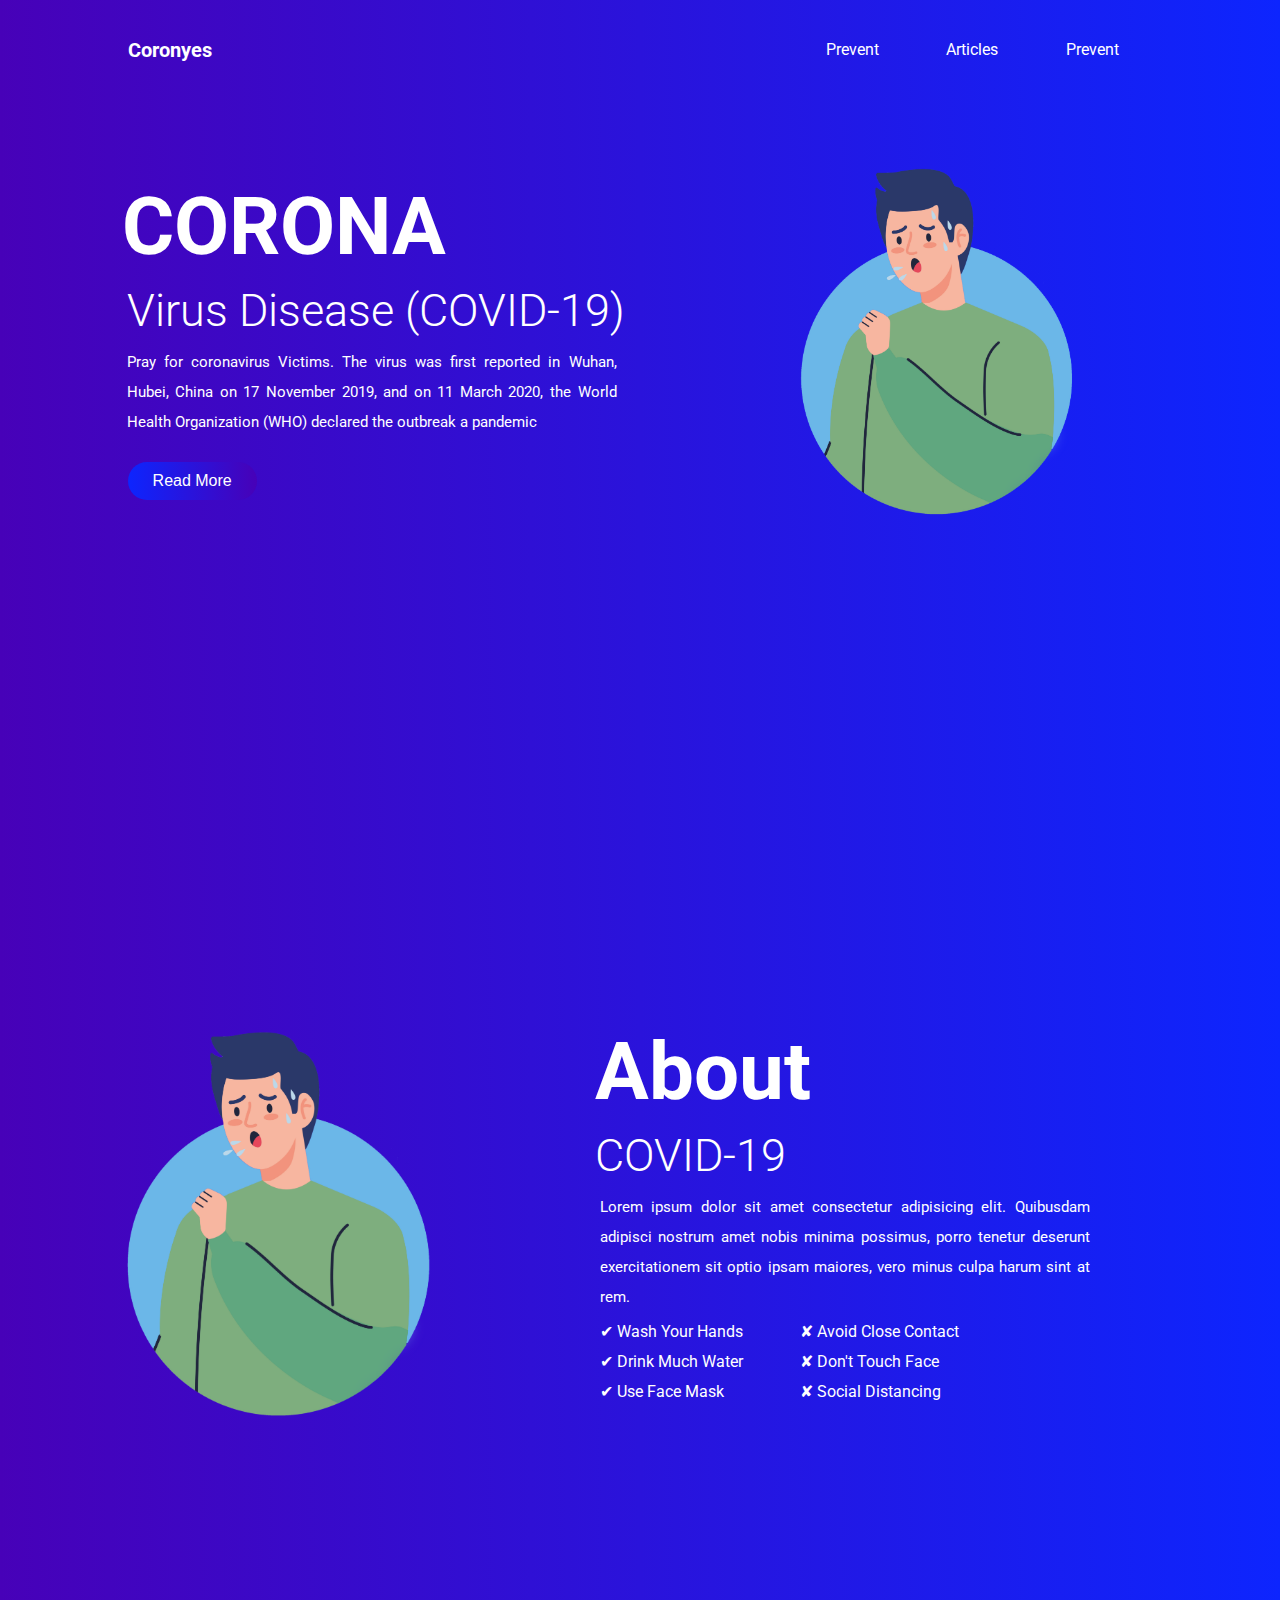
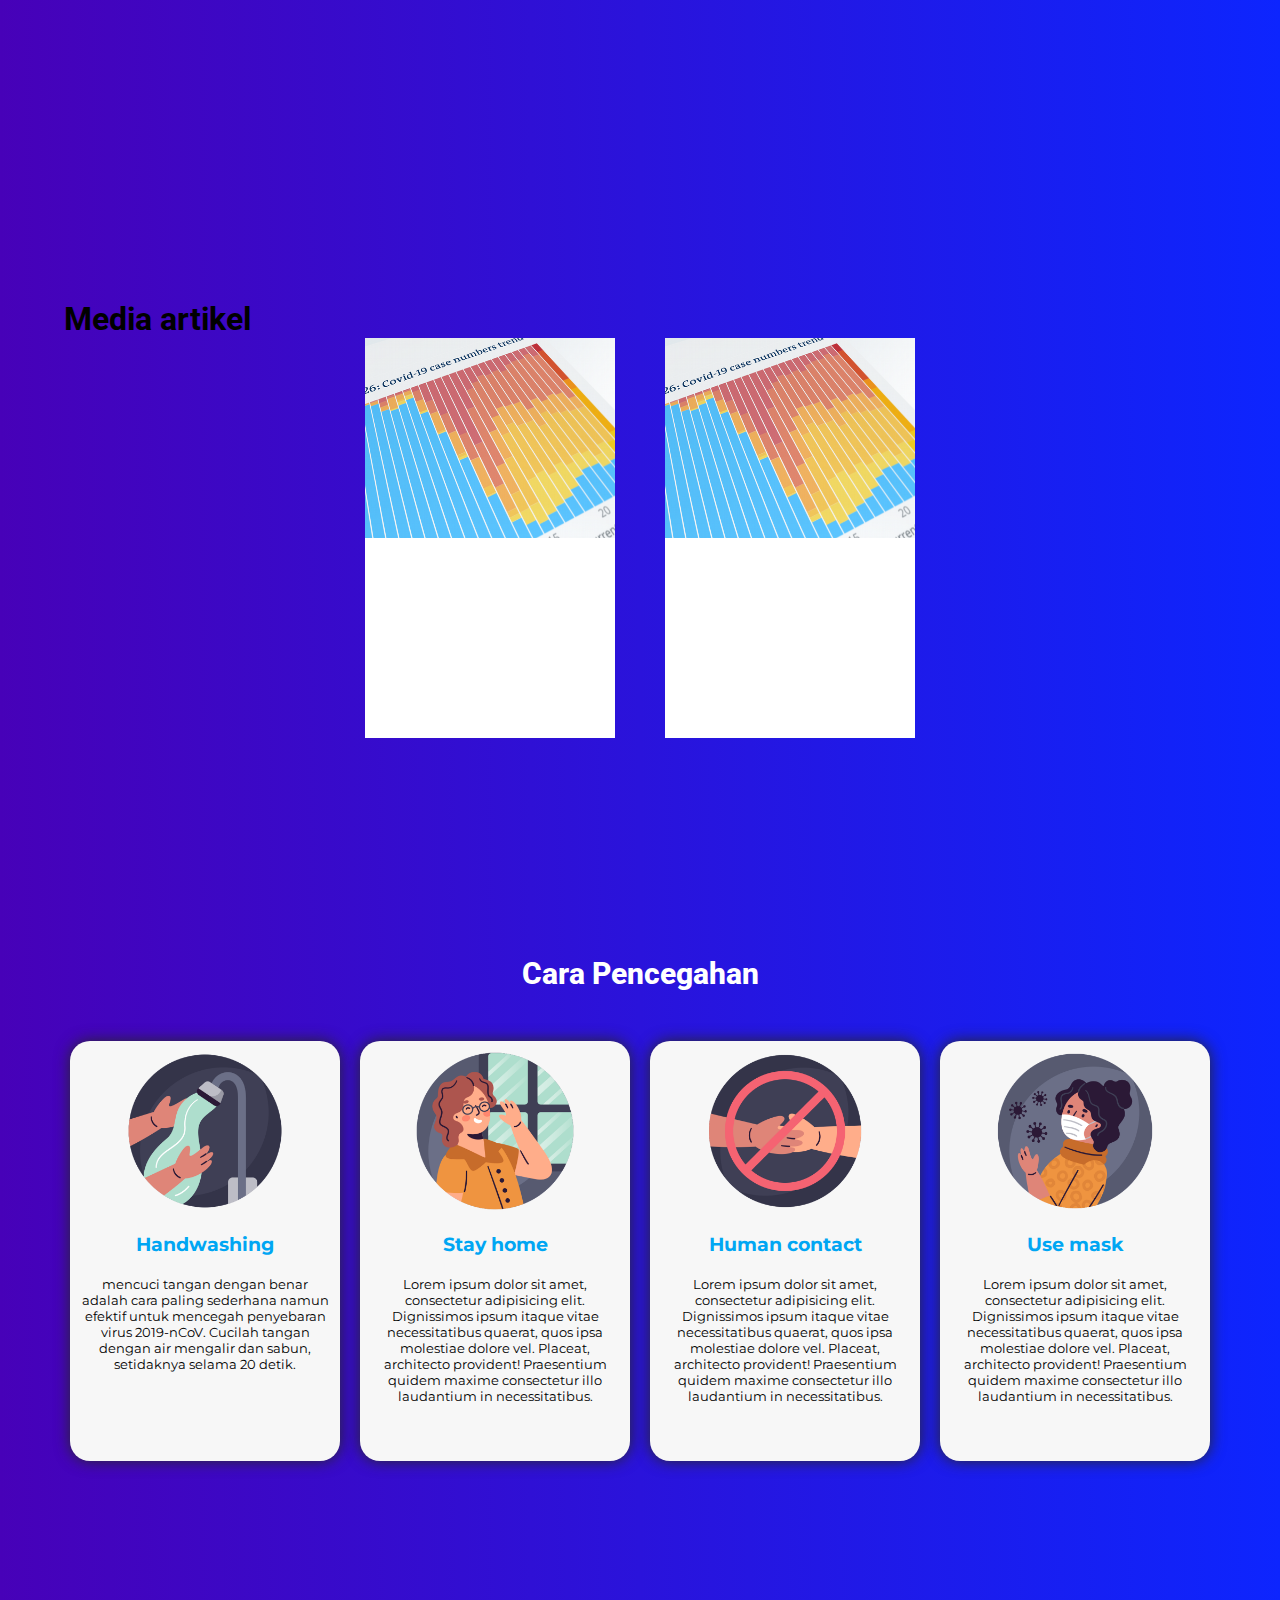
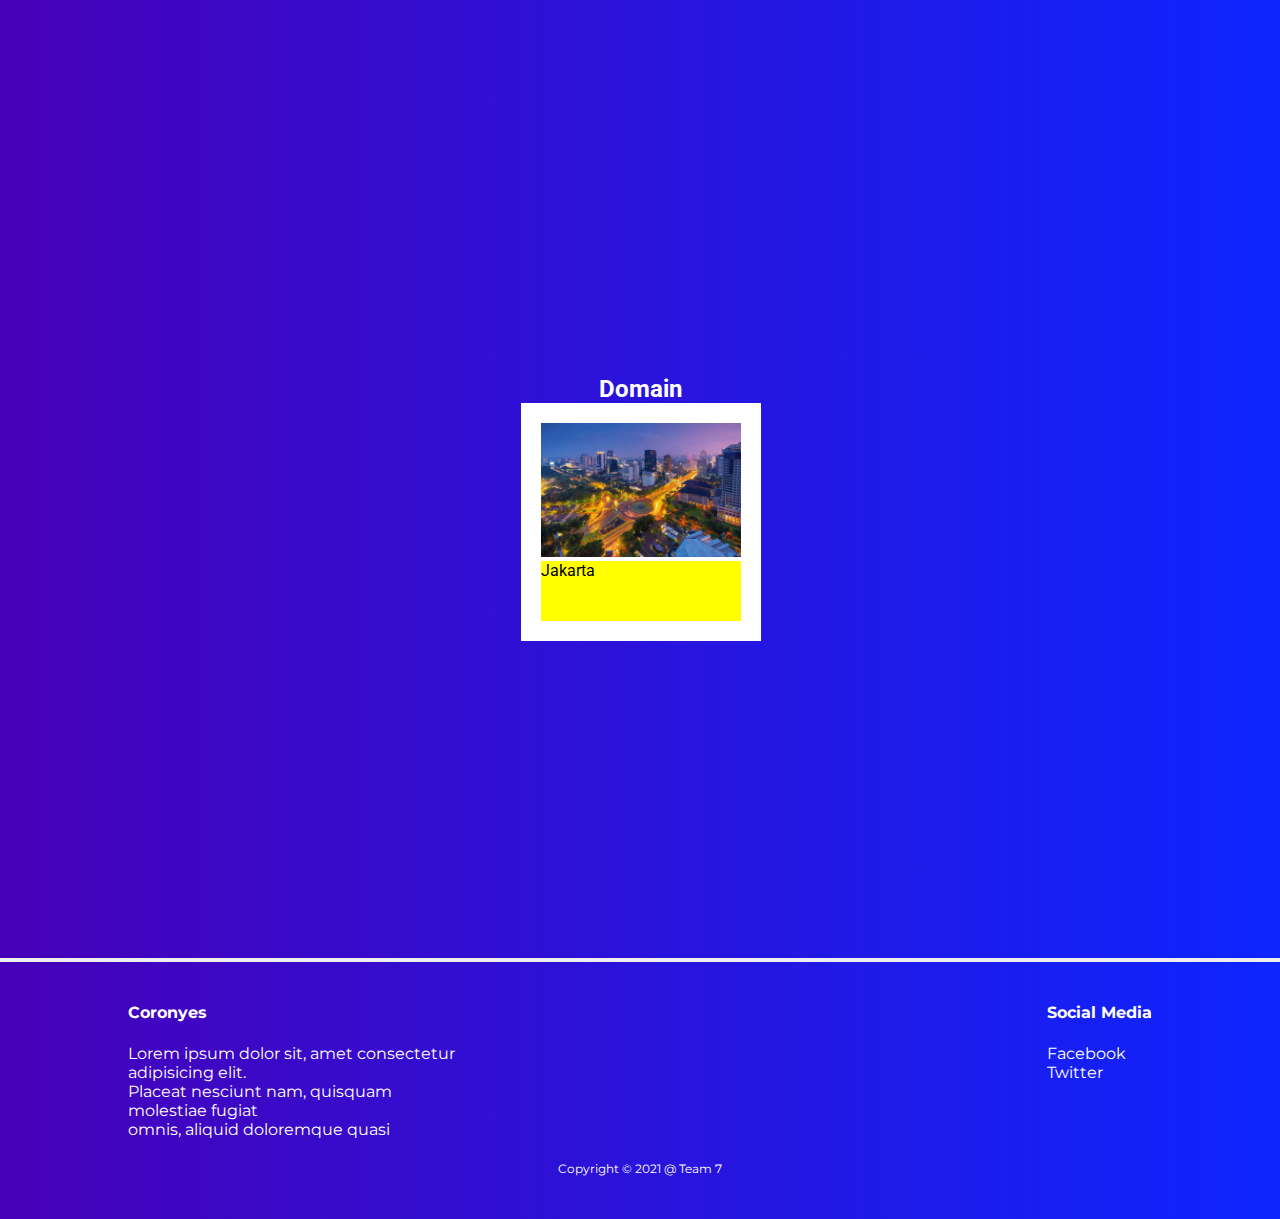
==== index.html @ 69619ba6 "sudah" ====
<!DOCTYPE html>
<html lang="en">

<head>
  <meta charset="UTF-8" />
  <meta http-equiv="X-UA-Compatible" content="IE=edge" />
  <meta name="viewport" content="width=device-width, initial-scale=1.0" />
  <title>Dashboard</title>
  <link rel="stylesheet" href="style.css" />
  <!-- font -->
  <link rel="preconnect" href="https://fonts.gstatic.com" />
  <link href="https://fonts.googleapis.com/css2?family=Montserrat:wght@300&family=Roboto:wght@100;400&display=swap"
    rel="stylesheet" />
  <link rel="preconnect" href="https://fonts.gstatic.com" />
  <link
    href="https://fonts.googleapis.com/css2?family=Montserrat:wght@300&family=Roboto:wght@100;400&family=Rubik&display=swap"
    rel="stylesheet" />
  <link rel="preconnect" href="https://fonts.gstatic.com" />
  <link
    href="https://fonts.googleapis.com/css2?family=Bebas+Neue&family=Montserrat:wght@300&family=Roboto:wght@100;400&family=Rubik&display=swap"
    rel="stylesheet" />
  <!--  -->
</head>

<body>
  <header>
    <div>
      <h2>Coronyes</h2>
    </div>
    <div>
      <ul class="menu">
        <li>
          <a href="#prevent">Prevent </a>
        </li>
        <li>
          <a href="#artikel-list">Articles </a>
        </li>
        <li>
          <a href="#prevent">Prevent </a>
        </li>
      </ul>
    </div>
  </header>

  <div class="hero">
    <div class="content">
      <div>
        <h1>CORONA</h1>
        <h2>Virus Disease (COVID-19)</h2>
        <p>
          Pray for coronavirus Victims. The virus was first reported in Wuhan,
          Hubei, China on 17 November 2019, and on 11 March 2020, the World
          Health Organization (WHO) declared the outbreak a pandemic
        </p>
        <button class="button">Read More</button>
      </div>
      <img src="covid.png" alt="covid" class="img-covid" />
    </div>
  </div>

  <div class="about">
    <div class="about-us">
      <img src="covid.png" alt="covid" class="img-covid">
      <div class="about-content">
        <h1>About</h1>
        <h2>COVID-19</h2>
        <p>Lorem ipsum dolor sit amet consectetur adipisicing elit. Quibusdam adipisci nostrum amet nobis minima
          possimus, porro tenetur deserunt exercitationem sit optio ipsam maiores, vero minus culpa harum sint at rem.
        </p>

        <div class="list-about">
          <ul class="list1">
            <li>✔ Wash Your Hands</li>
            <li>✔ Drink Much Water</li>
            <li>✔ Use Face Mask</li>
          </ul>

          <ul class="list2">
            <li>✘ Avoid Close Contact</li>
            <li>✘ Don't Touch Face</li>
            <li>✘ Social Distancing</li>
          </ul>
        </div>
      </div>
    </div>
  </div>

  <section id="artikel-list">
    <h1>Media artikel</h1>
    <div class="inti">
      <div class="box1">
        <div class="img">
          <img src="./img/prevent1.png" alt="">
        </div>
      </div>
      <div class="box1">
        <div class="img">
          <img src="./img/prevent1.png" alt="">
        </div>
      </div>
    </div>


    </div>
    </div>
  </section>


  <section id="prevent">
    <h1 class="rubik">Cara Pencegahan</h1>
    <div class="box text-center">
      <div class="kotak">
        <div class="bg-box">
          <img src="./img/1.png" alt="" />
          <h3 class="roboto">Handwashing</h3>
          <p>
            mencuci tangan dengan benar adalah cara paling sederhana namun
            efektif untuk mencegah penyebaran virus 2019-nCoV. Cucilah tangan
            dengan air mengalir dan sabun, setidaknya selama 20 detik.
          </p>
        </div>
      </div>
      <div>
        <div class="bg-box">
          <img src="./img/2.png" alt="" />
          <h3 class="roboto">Stay home</h3>
          <p>
            Lorem ipsum dolor sit amet, consectetur adipisicing elit.
            Dignissimos ipsum itaque vitae necessitatibus quaerat, quos ipsa
            molestiae dolore vel. Placeat, architecto provident! Praesentium
            quidem maxime consectetur illo laudantium in necessitatibus.
          </p>
        </div>
      </div>
      <div>
        <div class="bg-box">
          <img src="./img/3.png" alt="" />
          <h3 class="roboto">Human contact</h3>
          <p>
            Lorem ipsum dolor sit amet, consectetur adipisicing elit.
            Dignissimos ipsum itaque vitae necessitatibus quaerat, quos ipsa
            molestiae dolore vel. Placeat, architecto provident! Praesentium
            quidem maxime consectetur illo laudantium in necessitatibus.
          </p>
        </div>
      </div>
      <div>
        <div class="bg-box">
          <img src="./img/4.png" alt="" />
          <h3 class="roboto">Use mask</h3>
          <p>
            Lorem ipsum dolor sit amet, consectetur adipisicing elit.
            Dignissimos ipsum itaque vitae necessitatibus quaerat, quos ipsa
            molestiae dolore vel. Placeat, architecto provident! Praesentium
            quidem maxime consectetur illo laudantium in necessitatibus.
          </p>
        </div>
      </div>
    </div>
  </section>

  <section id="domain">
    <h2>Domain</h2>
    <div class="list-domain">
      <div class="list-bg">
        <div>
          <img src="./img/jakarta.jpg" alt="" width="200" />
        </div>
        <div class="list-bg-details">
          <p>Jakarta</p>
        </div>
      </div>
    </div>
  </section>

  <!-- <section id="contact-us">
      <div>
        <h2>Contact Us</h2>
        <form>
          <div class="input-details">
            <input type="text" placeholder="Nama..." />
            <input type="text" placeholder="Email" />
          </div>
          <div>
            <textarea name="" id="" cols="30" rows="10"></textarea>
          </div>
        </form>
      </div>
    </section> -->

  <footer class="roboto">
    <div class="info">
      <div>
        <h4>Coronyes</h4>
        <p>
          Lorem ipsum dolor sit, amet consectetur <br />
          adipisicing elit. <br />
          Placeat nesciunt nam, quisquam <br />
          molestiae fugiat <br />
          omnis, aliquid doloremque quasi
        </p>
      </div>
      <div>
        <h4>Social Media</h4>
        <ul>
          <li>Facebook</li>
          <li>Twitter</li>
        </ul>
      </div>
    </div>
    <div class="footer">
      <p>Copyright &copy; 2021 @ Team 7</p>
    </div>
  </footer>
</body>

</html>
---- style.css ----
html {
  scroll-behavior: smooth;
}

body {
  padding: 0;
  margin: 0;
  font-family: -apple-system, BlinkMacSystemFont, "Segoe UI", Roboto, Oxygen,
    Ubuntu, Cantarell, "Open Sans", "Helvetica Neue", sans-serif;
  background-image: linear-gradient(to right, #4701b8, #0d25fe);
  background-repeat: no-repeat;
}

p,
h1,
h2,
ul,
li {
  padding: 0;
  margin: 0;
}

a {
  color: white;
  text-decoration: none;
}

/* font */
.roboto {
  font-family: "Montserrat", sans-serif;
}

.rubik {
  font-weight: 800;
  color: white;
  text-align: center;
}

/* header */
header {
  height: 100px;
  color: white;
  display: flex;
  justify-content: space-between;
  width: 80%;
  margin: auto;
  line-height: 100px;
}

header h2 {
  font-size: 20px;
}

header ul li {
  width: 120px;
  text-align: center;
}

header ul.menu {
  display: flex;
  flex-direction: row;
  cursor: pointer;
}

header ul li:hover {
  color: #00e200;
  transition: 0.5s ease-in-out;
}

/* hero */
.hero {
  width: 90%;
  margin: auto;
  height: 100vh;
}

.hero .content {
  padding: 40px 20px;
  display: flex;
  flex-direction: row;
  align-items: center;
  justify-content: space-between;
  color: white;
  width: 90%;
  margin: auto;
}

.hero .content h1 {
  font-size: 80px;
  padding: 5px 0;
}

#prevent {
  height: 100vh;
}

#prevent .box img {
  width: 80px;
  height: 80px;
}

.hero .content h2 {
  font-size: 45px;
  font-weight: 300;
  padding: 5px;
}

.hero .content p {
  width: 490px;
  line-height: 30px;
  text-align: justify;
  font-size: 15px;
  padding: 5px;
}

.img-covid {
  width: 40%;
  left: 100%;
}

.button {
  border: none;
  color: white;
  padding: 10px 25px;
  text-align: center;
  text-decoration: none;
  display: inline-block;
  font-size: 16px;
  margin: 20px 6px;
  cursor: pointer;
  border-radius: 20px;
  background-image: linear-gradient(to left, #4701b8, #0d25fe);
}

.button:hover {
  color: white;
  background-image: linear-gradient(to right, #4701b8, #0d25fe);
  box-shadow: 1px 1px 20px #260064;
  transition: 0.2s ease-in-out;
}

ul {
  list-style: none;
}

.about {
  color: white;
  width: 90%;
  margin: auto;
  height: 100vh;
}

.about .about-us {
  display: flex;
  flex-direction: row;
}

.about .about-content {
  display: flex;
  flex-direction: column;
  padding: 20px;
  margin-left: 50px;
}

.about .about-content h1 {
  font-size: 80px;
  padding: 5px 0;
}

.about .about-content h2 {
  font-size: 45px;
  font-weight: 300;
  padding: 5px 0;
}

.about .about-content p {
  width: 490px;
  line-height: 30px;
  text-align: justify;
  font-size: 15px;
  padding: 5px;
}

.list-about ul li{
  width: 200px;
}

.list-about {
  margin-left: 5px;
  display: flex;
  flex-direction: row;
  font-weight: 400;
  line-height: 30px;
}
/* domain */

#domain {
  width: 80%;
  margin: auto;
  height: 100vh;
  display: flex;
  align-items: center;
  justify-content: center;
  color: white;
  flex-direction: column;
}

#domain .list-domain {
  flex-direction: row;
  display: flex;
}

#domain .list-domain .list-bg {
  background-color: white;
  padding: 20px;
  margin-left: 2px;
  color: black;
}

#domain .list-domain .list-bg .list-bg-details {
  position: relative;
  background-color: yellow;
  left: 0;
  top: 0;
  height: 60px;
}

/* artikel-list */
#artikel-list{
  width: 90%;
  margin: auto;
}
#artikel-list .box1 .img img{
  width:250px ;
  height: 200px;
  
}
#artikel-list .box1{
  width:250px ;
  height: 400px;
  background-color: #ffffff;
  margin: 0 25px;
}

#artikel-list .inti{
  display: flex;
  justify-content: center;
  flex-wrap: wrap;
}



/* prevent */
#prevent {
  margin-top: 20px;
  display: flex;
  justify-content: center;
  flex-direction: column;
}

#prevent .box img {
  width: 80px;
  height: 80px;
}


#prevent .box {
  display: flex;
  justify-content: center;
  justify-items: center;
}

#prevent .box .bg-box {
  background-color: rgb(247, 247, 247);
  margin: 0 10px;
  padding: 10px;
  border-radius: 20px;
}

#prevent h1{
  color: #ffffff;
  font-size: 30px;
}

#prevent .box .bg-box h3 {
  color: rgb(0, 166, 243);
}

#prevent .box .bg-box img {
  width: 160px;
  height: 160px;
}

#prevent .box .bg-box p {
  margin-top: 20px;
  font-family: "Montserrat", sans-serif;
  font-size: 13px;
}

#prevent .box .bg-box {
  margin-top: 50px;
  height: 400px;
  width: 250px;
  box-shadow: 0px 0px 15px rgb(41, 40, 40);
  transition-duration: 0.4s;
}

#prevent .box .bg-box:hover {
  margin-top: 40px;
  background-color: #ffffff;
  border-bottom: 5px solid red;
}

#prevent .box .bg-box p {
  margin-top: 20px;
}

.text-center {
  text-align: center;
}

/* contact-us */
#contact-us {
  width: 80%;
  display: flex;
  justify-content: center;
  margin: auto;
  /* flex-direction: column; */
}

#contact-us form {
  width: 600px;
  display: flex;
  flex-direction: column;
}

#contact-us form input {
  width: 80%;
  height: 40px;
  border-radius: 40px;
  border: 0px;
  outline: none;
  margin-right: 10px;
}

#contact-us form textarea {
  margin-top: 10px;
  border-radius: 40px;
  outline: none;
  width: 100%;
}

#contact-us form .input-details {
  display: flex;
  width: 100%;
  justify-content: space-between;
}

/* Footer */
footer {
  margin: auto;
  border-top: 4px solid #eee;
  color: white;
  padding: 20px 0;
  box-sizing: border-box;
}

footer .subscribe {
  width: 80%;
  display: flex;
  margin: auto;
  align-items: center;
  height: 120px;
  justify-content: space-between;
  padding-top: 10px;
  box-sizing: border-box;
}

footer .info {
  display: flex;
  width: 80%;
  margin: auto;
  justify-content: space-between;
}

footer .footer {
  height: 60px;
  line-height: 60px;
  font-size: 12px;
  text-align: center;
}
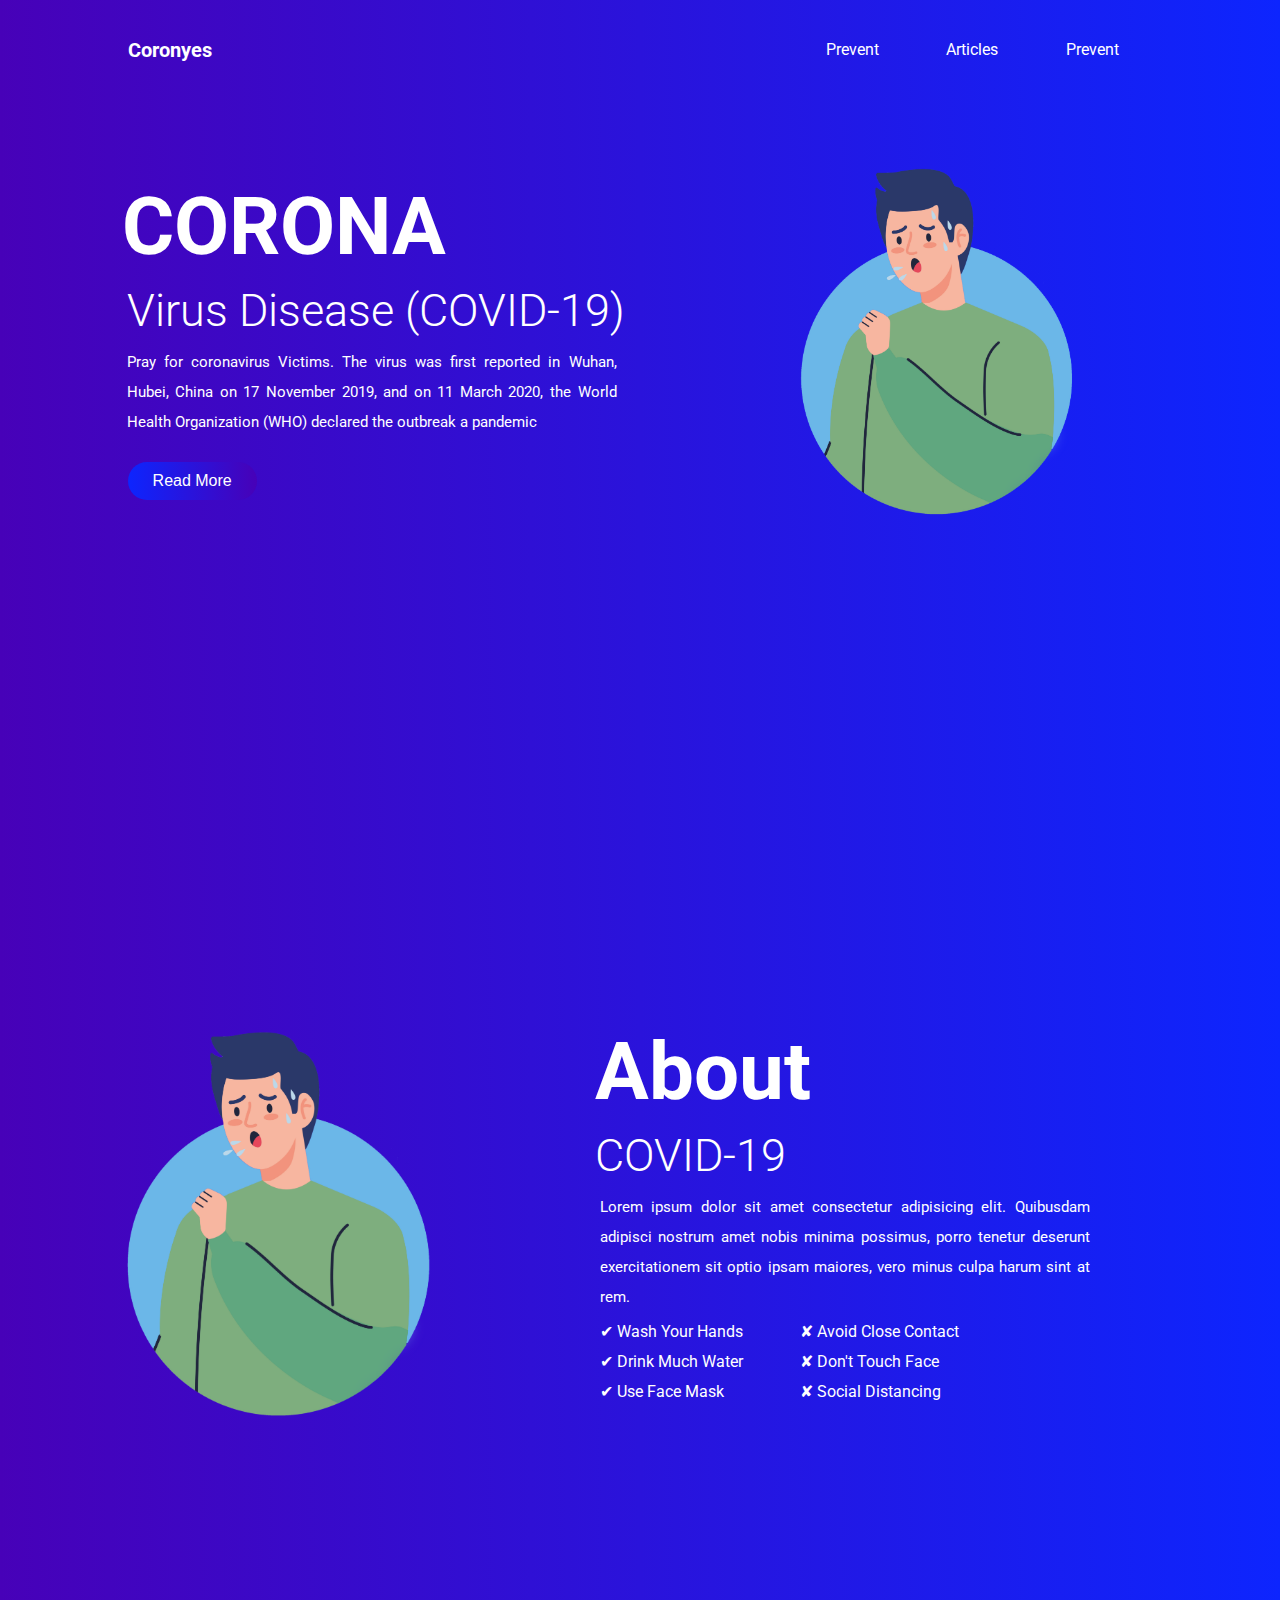
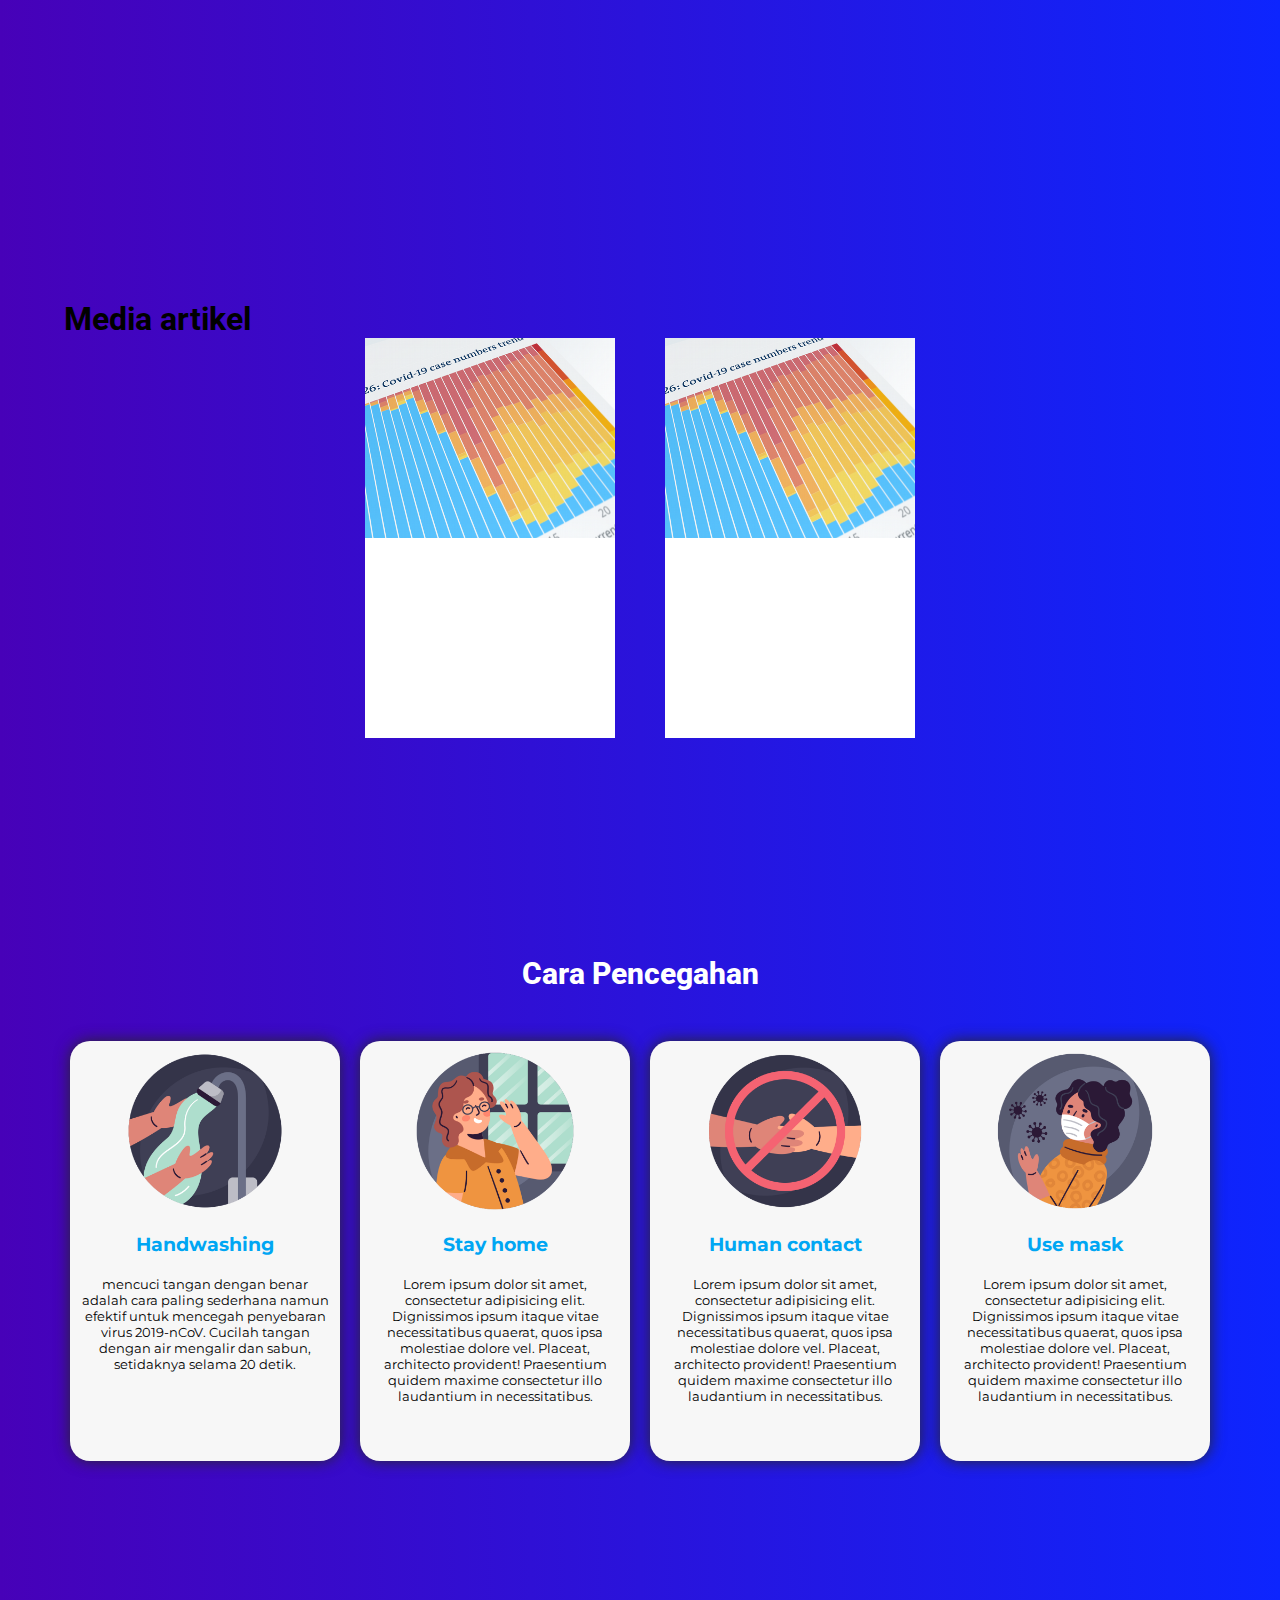
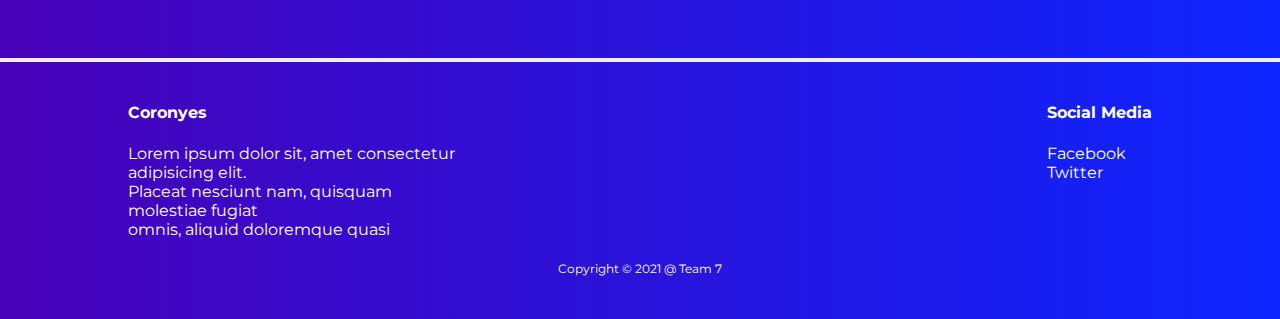
==== commit f977a289: "article: 70%" ====
--- a/index.html
+++ b/index.html
@@ -159,20 +159,6 @@
     </div>
   </section>
 
-  <section id="domain">
-    <h2>Domain</h2>
-    <div class="list-domain">
-      <div class="list-bg">
-        <div>
-          <img src="./img/jakarta.jpg" alt="" width="200" />
-        </div>
-        <div class="list-bg-details">
-          <p>Jakarta</p>
-        </div>
-      </div>
-    </div>
-  </section>
-
   <!-- <section id="contact-us">
       <div>
         <h2>Contact Us</h2>
--- a/style.css
+++ b/style.css
@@ -192,38 +192,6 @@
   font-weight: 400;
   line-height: 30px;
 }
-/* domain */
-
-#domain {
-  width: 80%;
-  margin: auto;
-  height: 100vh;
-  display: flex;
-  align-items: center;
-  justify-content: center;
-  color: white;
-  flex-direction: column;
-}
-
-#domain .list-domain {
-  flex-direction: row;
-  display: flex;
-}
-
-#domain .list-domain .list-bg {
-  background-color: white;
-  padding: 20px;
-  margin-left: 2px;
-  color: black;
-}
-
-#domain .list-domain .list-bg .list-bg-details {
-  position: relative;
-  background-color: yellow;
-  left: 0;
-  top: 0;
-  height: 60px;
-}
 
 /* artikel-list */
 #artikel-list{
@@ -233,7 +201,6 @@
 #artikel-list .box1 .img img{
   width:250px ;
   height: 200px;
-  
 }
 #artikel-list .box1{
   width:250px ;
@@ -247,8 +214,6 @@
   justify-content: center;
   flex-wrap: wrap;
 }
-
-
 
 /* prevent */
 #prevent {
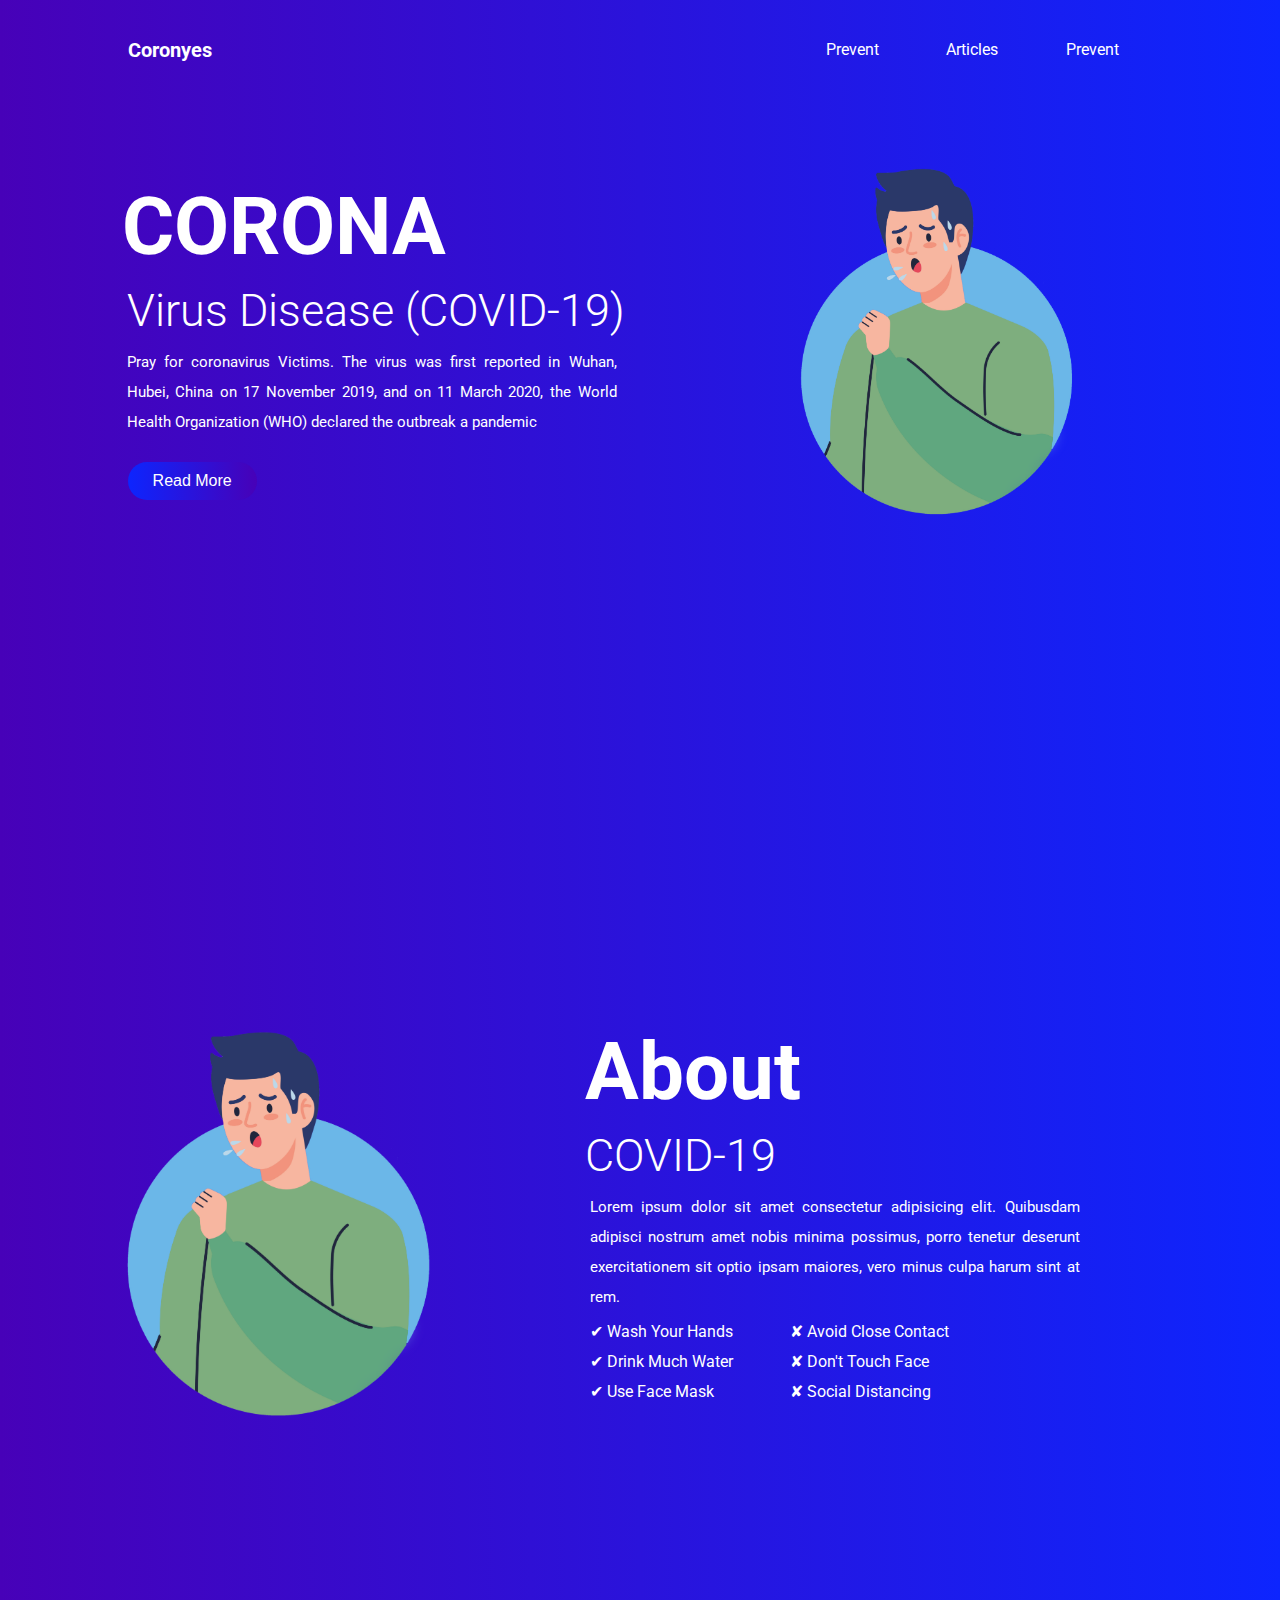
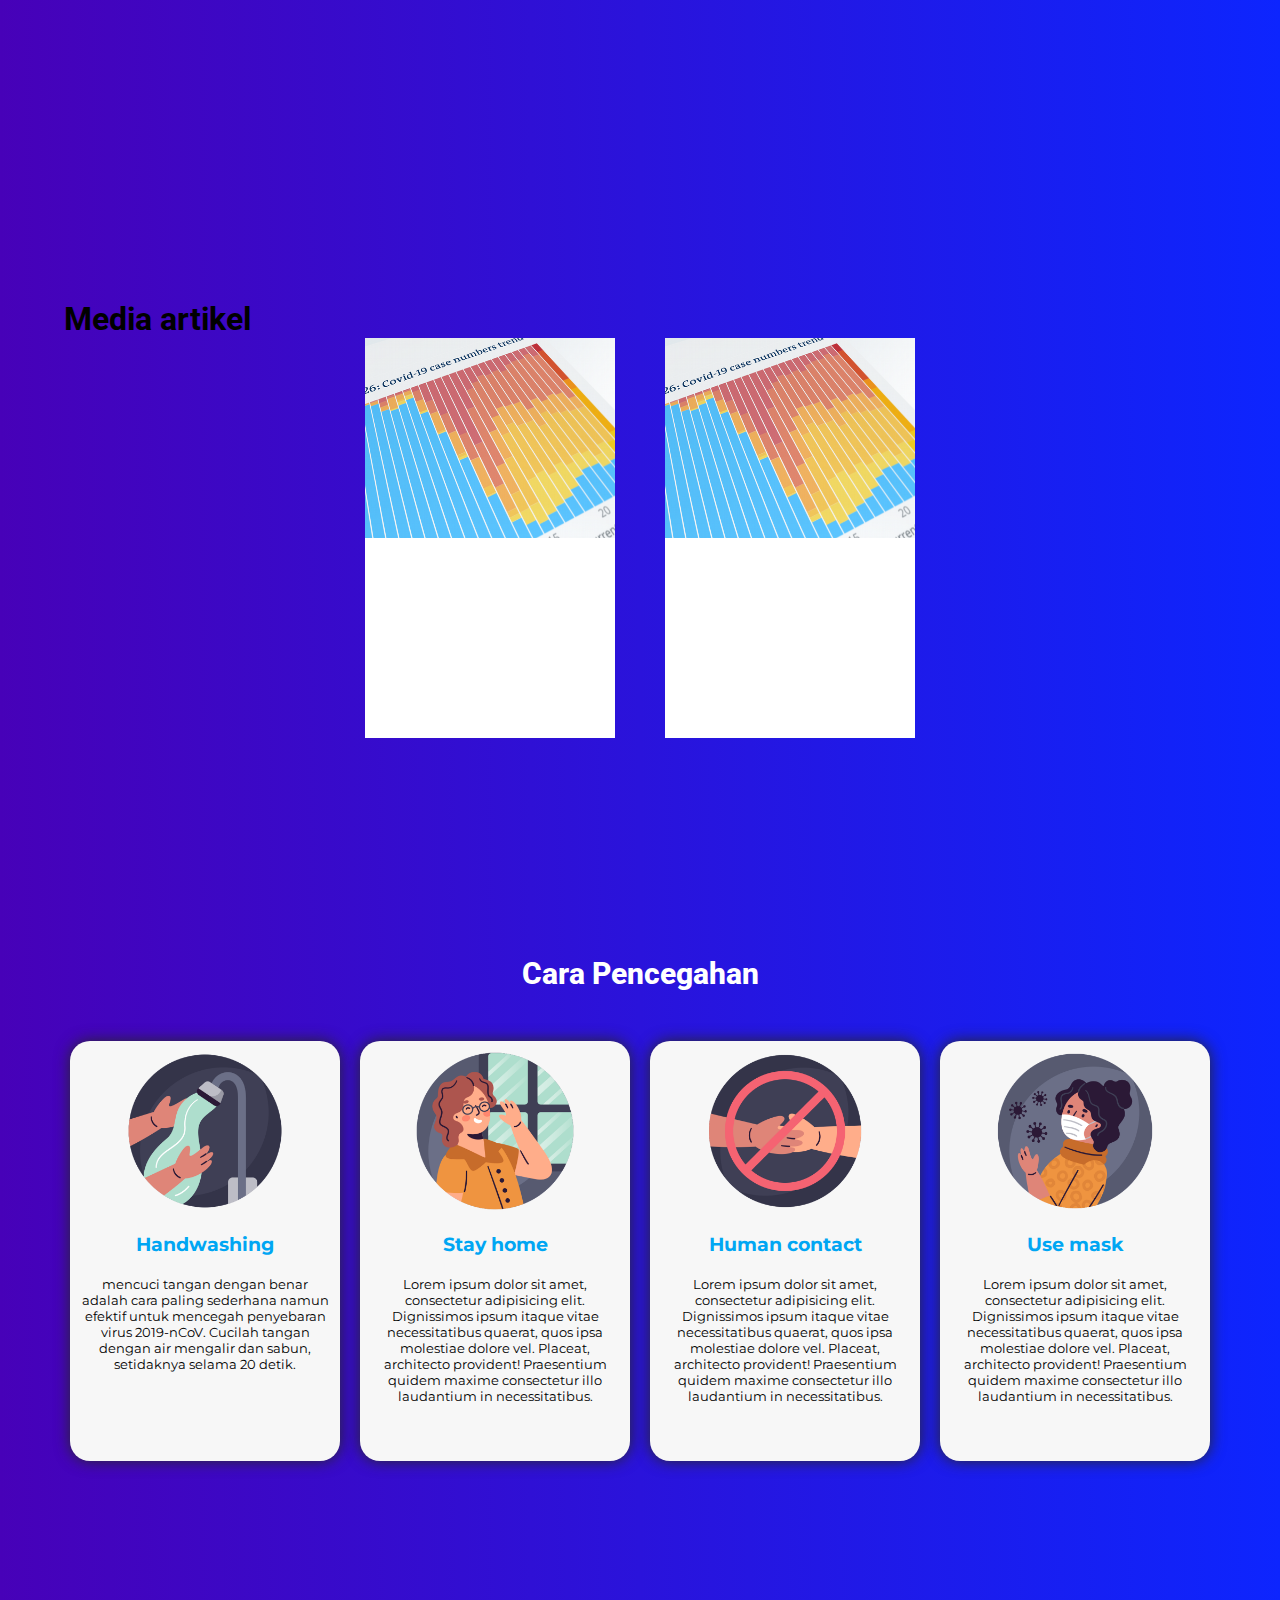
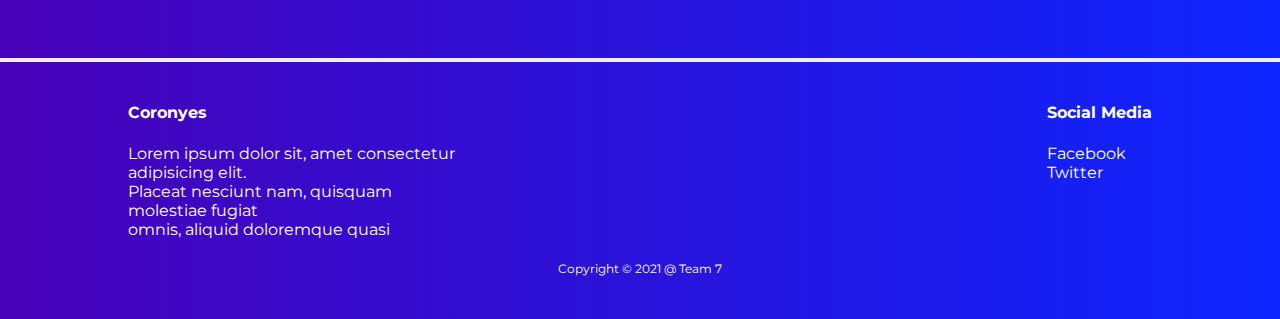
==== commit fedea381: "resolve merging" ====
--- a/index.html
+++ b/index.html
@@ -58,9 +58,11 @@
     </div>
   </div>
 
+
   <div class="about">
     <div class="about-us">
       <img src="covid.png" alt="covid" class="img-covid">
+
       <div class="about-content">
         <h1>About</h1>
         <h2>COVID-19</h2>
@@ -98,10 +100,6 @@
           <img src="./img/prevent1.png" alt="">
         </div>
       </div>
-    </div>
-
-
-    </div>
     </div>
   </section>
 
--- a/style.css
+++ b/style.css
@@ -9,6 +9,7 @@
     Ubuntu, Cantarell, "Open Sans", "Helvetica Neue", sans-serif;
   background-image: linear-gradient(to right, #4701b8, #0d25fe);
   background-repeat: no-repeat;
+  background-size:100%;
 }
 
 p,
@@ -155,11 +156,17 @@
   flex-direction: row;
 }
 
+.img-covid1 {
+  width: 50%;
+  padding: 50px 0;
+ margin-left: -50px;
+}
+
 .about .about-content {
   display: flex;
   flex-direction: column;
   padding: 20px;
-  margin-left: 50px;
+  margin-left: 40px;
 }
 
 .about .about-content h1 {
@@ -181,7 +188,7 @@
   padding: 5px;
 }
 
-.list-about ul li{
+.list-about ul li {
   width: 200px;
 }
 
@@ -242,7 +249,7 @@
   border-radius: 20px;
 }
 
-#prevent h1{
+#prevent h1 {
   color: #ffffff;
   font-size: 30px;
 }
@@ -354,3 +361,63 @@
   font-size: 12px;
   text-align: center;
 }
+
+.article {
+  background-size: 1000px;
+  background-color: white;
+  color: black;
+  width: 90%;
+  margin: auto;
+  padding: 0 40px;
+}
+
+.article .article-title {
+  display: flex;
+  flex-direction: column;
+  text-align: center;
+  padding: 40px;
+}
+
+.article .article-title p {
+  padding: 5px;
+  font-size: 15px;
+}
+
+.article .article-title h1 {
+  padding: 5px;
+  font-size: 30px;
+  font-weight: 400;
+}
+
+.article .article-title h2 {
+  padding: 5px;
+  font-size: 20px;
+  font-weight: 400;
+}
+
+.article-photo {
+  display: block;
+  width: 50%;
+  margin-left: auto;
+  margin-right: auto;
+}
+
+.article .article-content {
+  display: flex;
+  flex-direction: column;
+  padding-top: 40px;
+}
+
+.article .article-content h2 {
+  padding: 20px 0;
+  font-size: 20px;
+  font-weight: 400;
+  line-height: 30px;
+}
+
+.article .article-content p {
+  padding: 15x 0;
+  font-size: 15px;
+  font-weight: 400;
+  line-height: 30px;
+}
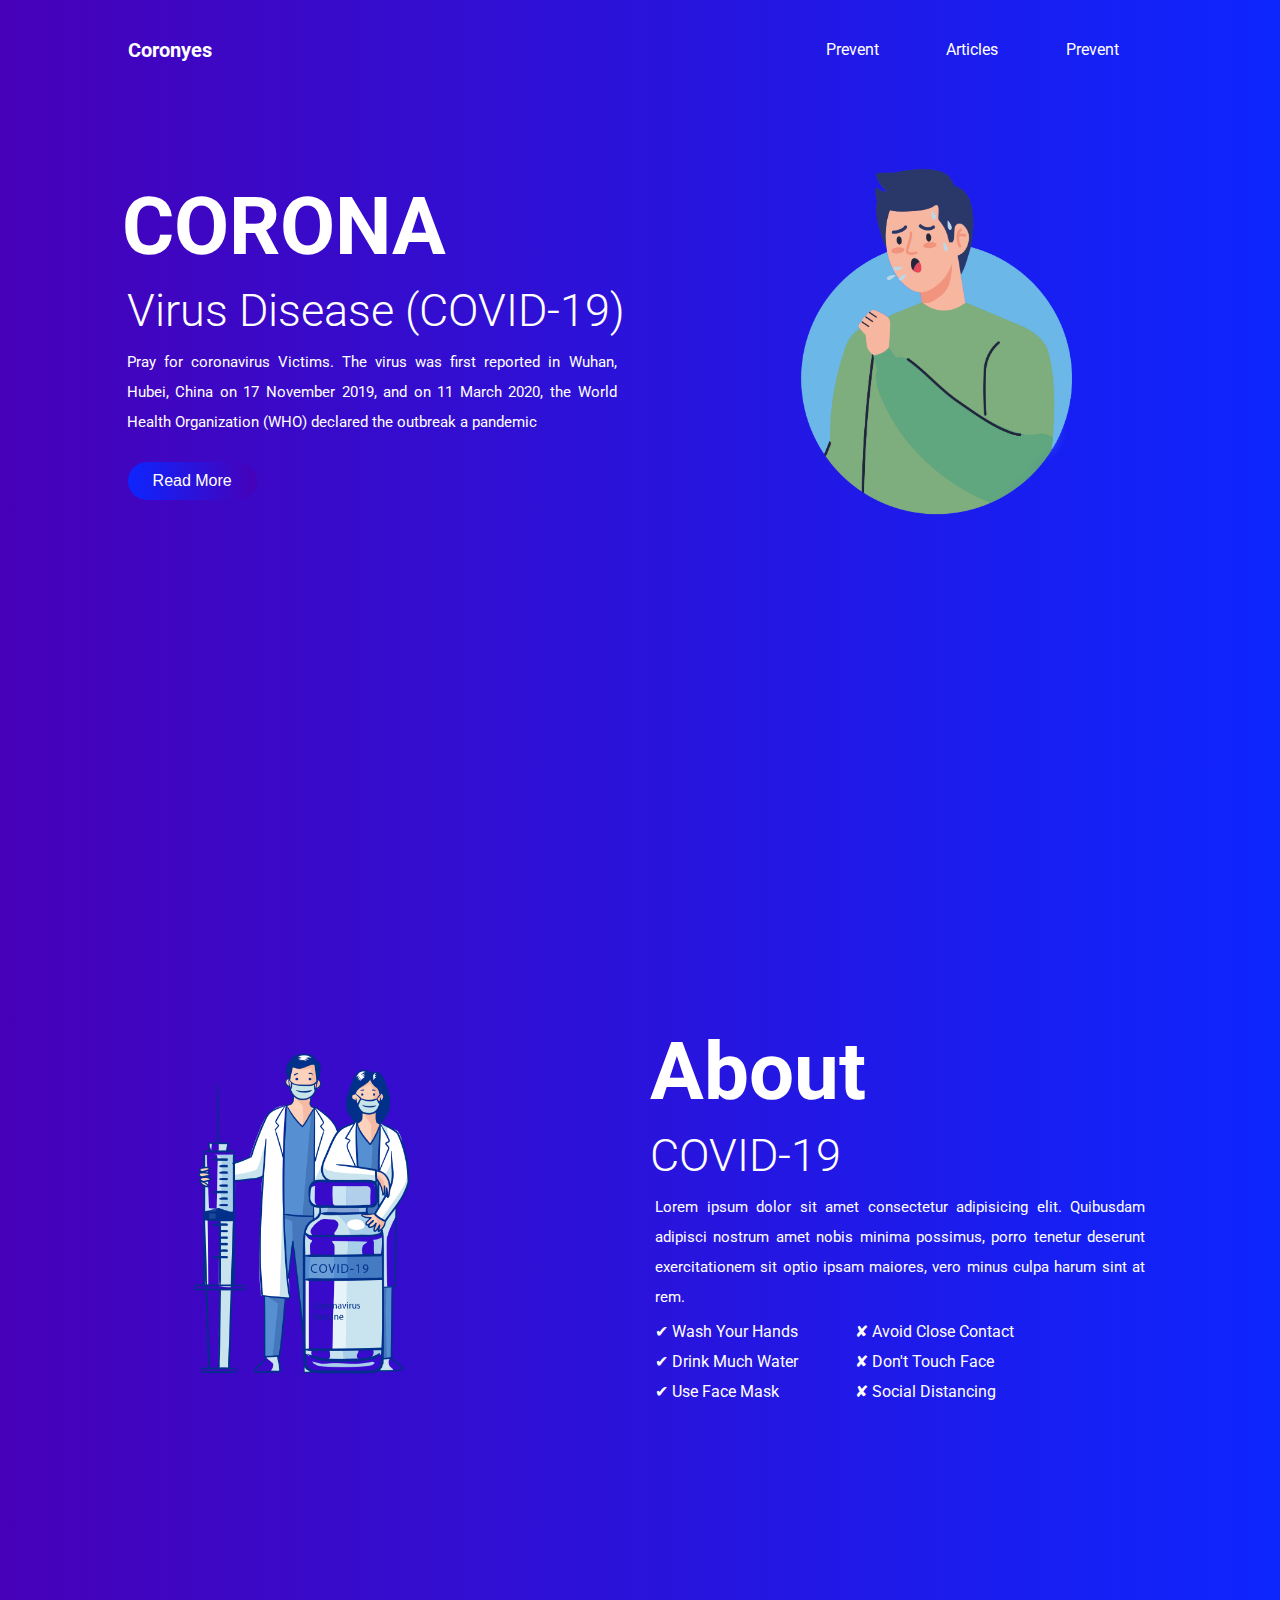
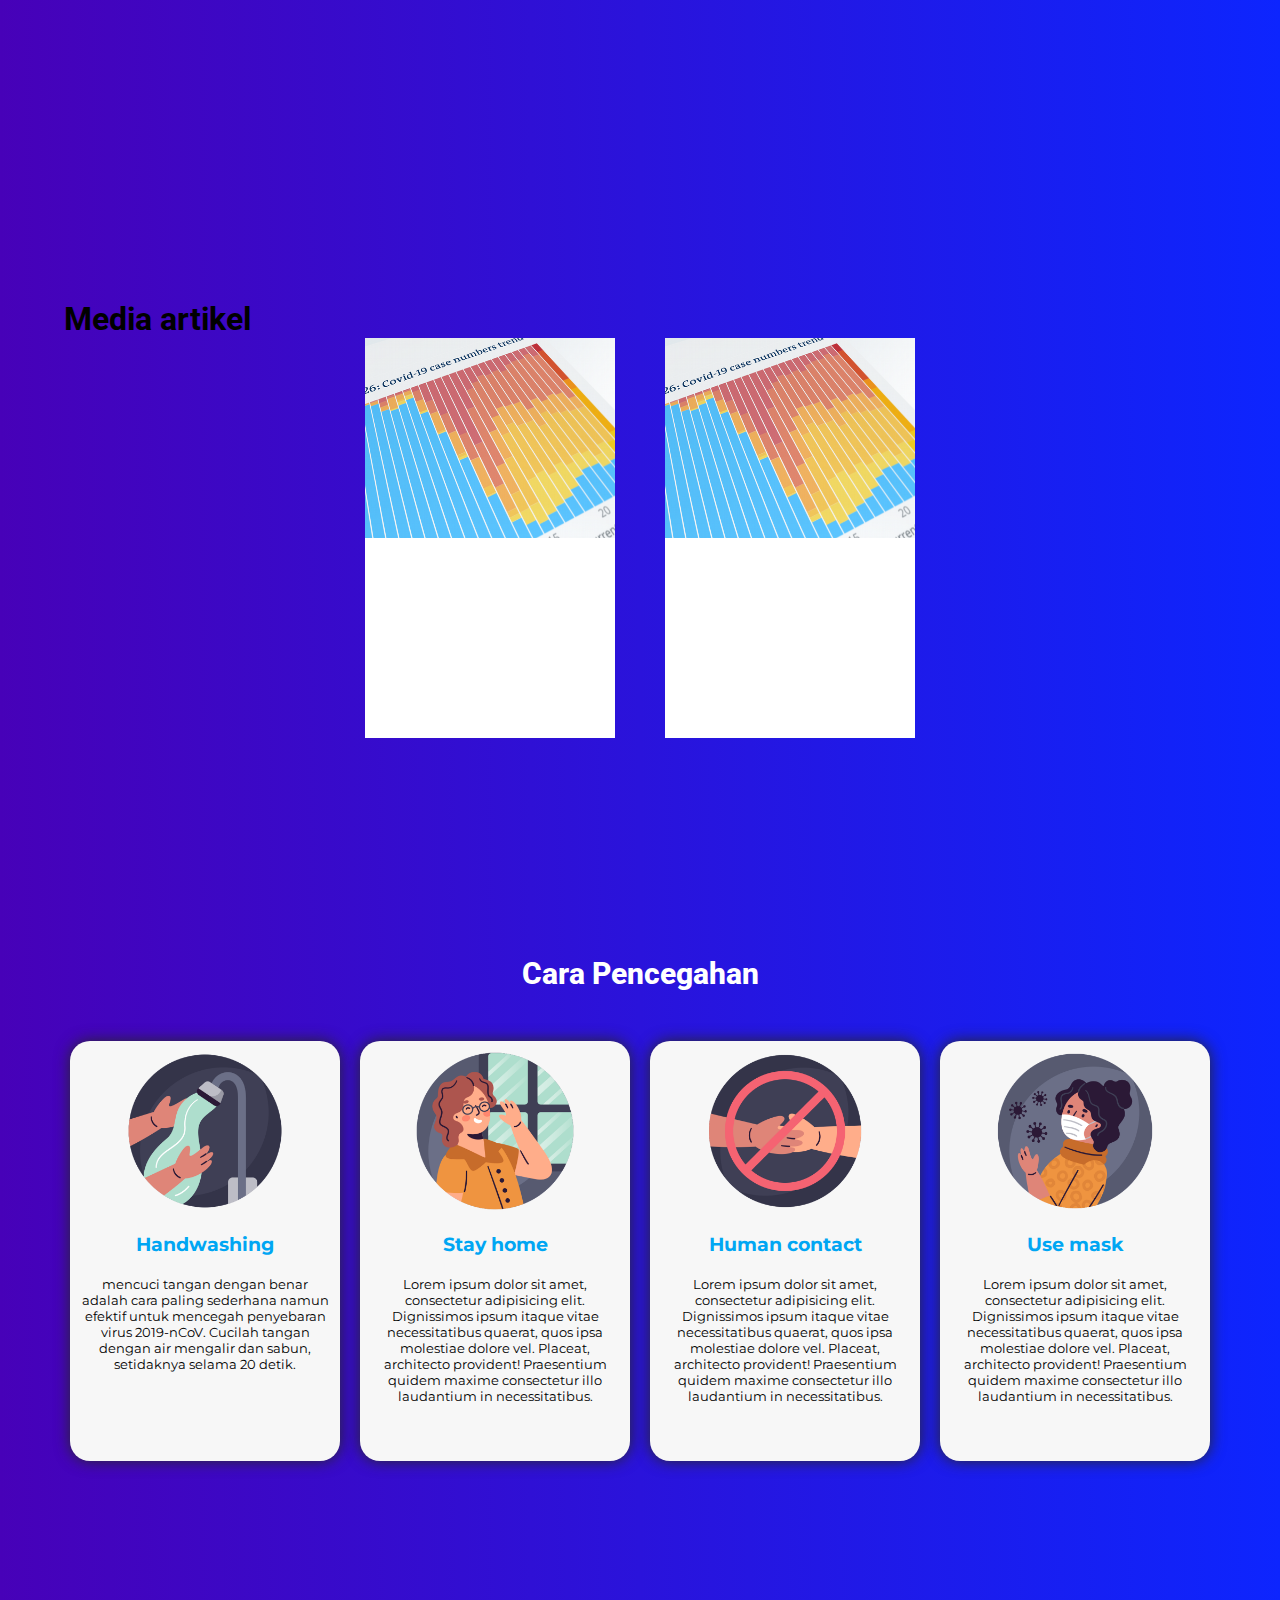
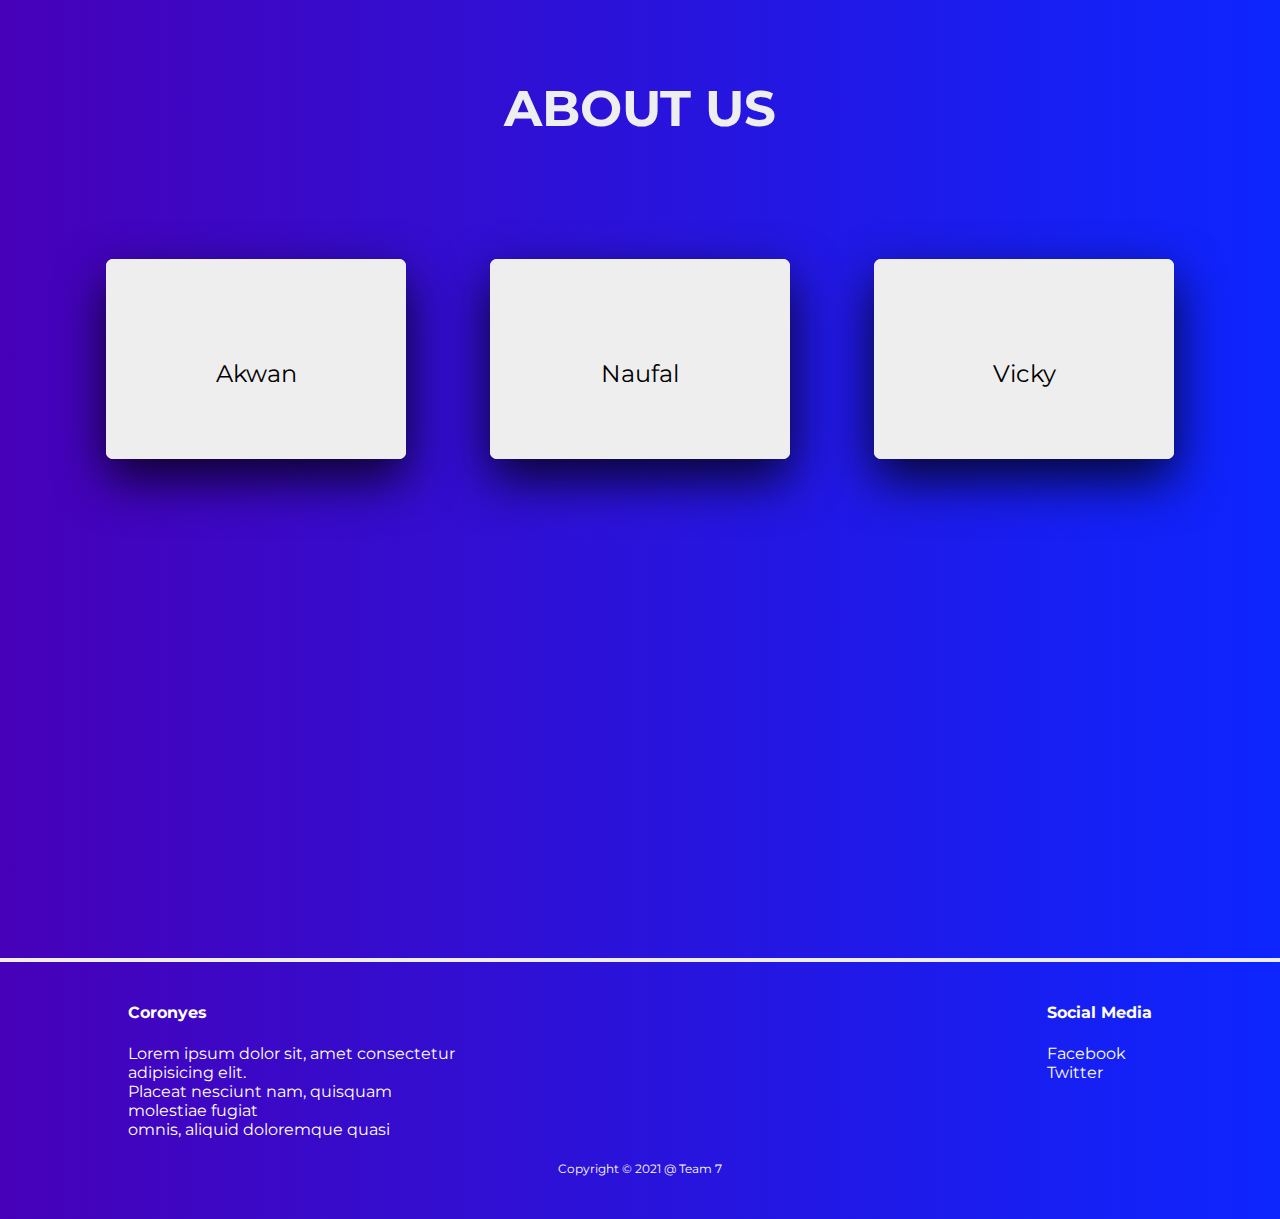
==== commit 2ef5b1aa: "add about-us" ====
--- a/index.html
+++ b/index.html
@@ -61,7 +61,7 @@
 
   <div class="about">
     <div class="about-us">
-      <img src="covid.png" alt="covid" class="img-covid">
+      <img src="/img/covid1.png" alt="covid" class="img-covid1">
 
       <div class="about-content">
         <h1>About</h1>
@@ -155,6 +155,57 @@
         </div>
       </div>
     </div>
+  </section>
+
+  <section id="tentang-kami">
+    <h1>ABOUT US</h1>
+  <div class="about-us">
+    <div class="card">
+			<div class="face face1">
+				<div class="content">
+					<img src="">
+					<h2>Akwan</h2>
+				</div>
+			</div>
+			<div class="face face2">
+				<div class="content">
+					<p>Akwan Maroso</p>
+          <p>F55119044</p>
+				</div>
+			</div>
+		</div>
+
+		<div class="card">
+			<div class="face face1">
+				<div class="content">
+					<img src="">
+					<h2>Naufal</h2>
+				</div>
+			</div>
+			<div class="face face2">
+				<div class="content">
+					<p>Muh Naufal Daffa Ulhaq</p>
+          <p>F55119065</p>
+				</div>
+			</div>
+		</div>
+
+		<div class="card">
+			<div class="face face1">
+				<div class="content">
+					<img src="">
+					<h2>Vicky</h2>
+				</div>
+			</div>
+			<div class="face face2">
+				<div class="content">
+					<p>Vicky Herdiansyah Adri</p>
+          <p>F55119069</p>
+				</div>
+			</div>
+		</div>
+
+  </div>
   </section>
 
   <!-- <section id="contact-us">
--- a/style.css
+++ b/style.css
@@ -9,7 +9,7 @@
     Ubuntu, Cantarell, "Open Sans", "Helvetica Neue", sans-serif;
   background-image: linear-gradient(to right, #4701b8, #0d25fe);
   background-repeat: no-repeat;
-  background-size:100%;
+  background-size: 100%;
 }
 
 p,
@@ -159,7 +159,7 @@
 .img-covid1 {
   width: 50%;
   padding: 50px 0;
- margin-left: -50px;
+  margin-left: -50px;
 }
 
 .about .about-content {
@@ -201,22 +201,22 @@
 }
 
 /* artikel-list */
-#artikel-list{
+#artikel-list {
   width: 90%;
   margin: auto;
 }
-#artikel-list .box1 .img img{
-  width:250px ;
+#artikel-list .box1 .img img {
+  width: 250px;
   height: 200px;
 }
-#artikel-list .box1{
-  width:250px ;
+#artikel-list .box1 {
+  width: 250px;
   height: 400px;
   background-color: #ffffff;
   margin: 0 25px;
 }
 
-#artikel-list .inti{
+#artikel-list .inti {
   display: flex;
   justify-content: center;
   flex-wrap: wrap;
@@ -234,7 +234,6 @@
   width: 80px;
   height: 80px;
 }
-
 
 #prevent .box {
   display: flex;
@@ -328,6 +327,106 @@
   justify-content: space-between;
 }
 
+/* About Us */
+#tentang-kami {
+  width: 90%;
+  margin: auto;
+  height: 100vh;
+}
+
+#tentang-kami h1 {
+  font-size: 50px;
+  text-align: center;
+  padding: 20px;
+  color: #eee;
+  font-family: "Montserrat", sans-serif;
+}
+
+#tentang-kami .about-us {
+  display: flex;
+  justify-content: space-around;
+}
+
+#tentang-kami .about-us .card .face {
+  width: 300px;
+  height: 200px;
+  transition: 0.5s;
+  border-radius: 7px;
+}
+
+#tentang-kami .about-us .card .face.face1 {
+  position: relative;
+  background: #eee;
+  display: flex;
+  justify-content: center;
+  align-items: center;
+  z-index: 1;
+  transform: translateY(100px);
+}
+
+#tentang-kami .about-us .card:hover .face.face1 {
+  background-image: linear-gradient(to right, #51ff00, #c0f500);
+  transform: translateY(0);
+}
+
+#tentang-kami .about-us .card .face.face1 .content {
+  transition: 0.5s;
+}
+
+#tentang-kami .about-us .card:hover .face.face1 .content {
+  opacity: 1;
+}
+
+#tentang-kami .about-us .card .face.face1 .content img {
+  max-width: 100px;
+}
+
+#tentang-kami .about-us .card .face.face1 .content h2 {
+  margin: 10px 0 0;
+  padding: 0;
+  color: black;
+  text-align: center;
+  font-weight: 400;
+  font-family: "Montserrat", sans-serif;
+}
+
+#tentang-kami .about-us .card .face.face2 {
+  position: relative;
+  background: #fff;
+  display: flex;
+  justify-content: center;
+  align-items: center;
+  padding: 20px;
+  box-sizing: border-box;
+  box-shadow: 0 20px 50px rgba(0, 0, 0, 0.8);
+  transform: translateY(-100px);
+}
+
+#tentang-kami .about-us .card:hover .face.face2 {
+  transform: translateY(0);
+}
+
+#tentang-kami .about-us .card .face.face2 .content p {
+  font-family: "Montserrat", sans-serif;
+  text-align: center;
+  line-height: 25px;
+}
+
+#tentang-kami .about-us .card .face.face2 .content a {
+  margin: 15px 0 0;
+  display: inline-block;
+  text-decoration: none;
+  font-weight: 900;
+  color: #333;
+  padding: 5px;
+  border: 1px solid #333;
+}
+
+#tentang-kami .about-us .card .face.face2 .content a:hover {
+  background: #333;
+  color: #fff;
+}
+
 /* Footer */
 footer {
   margin: auto;
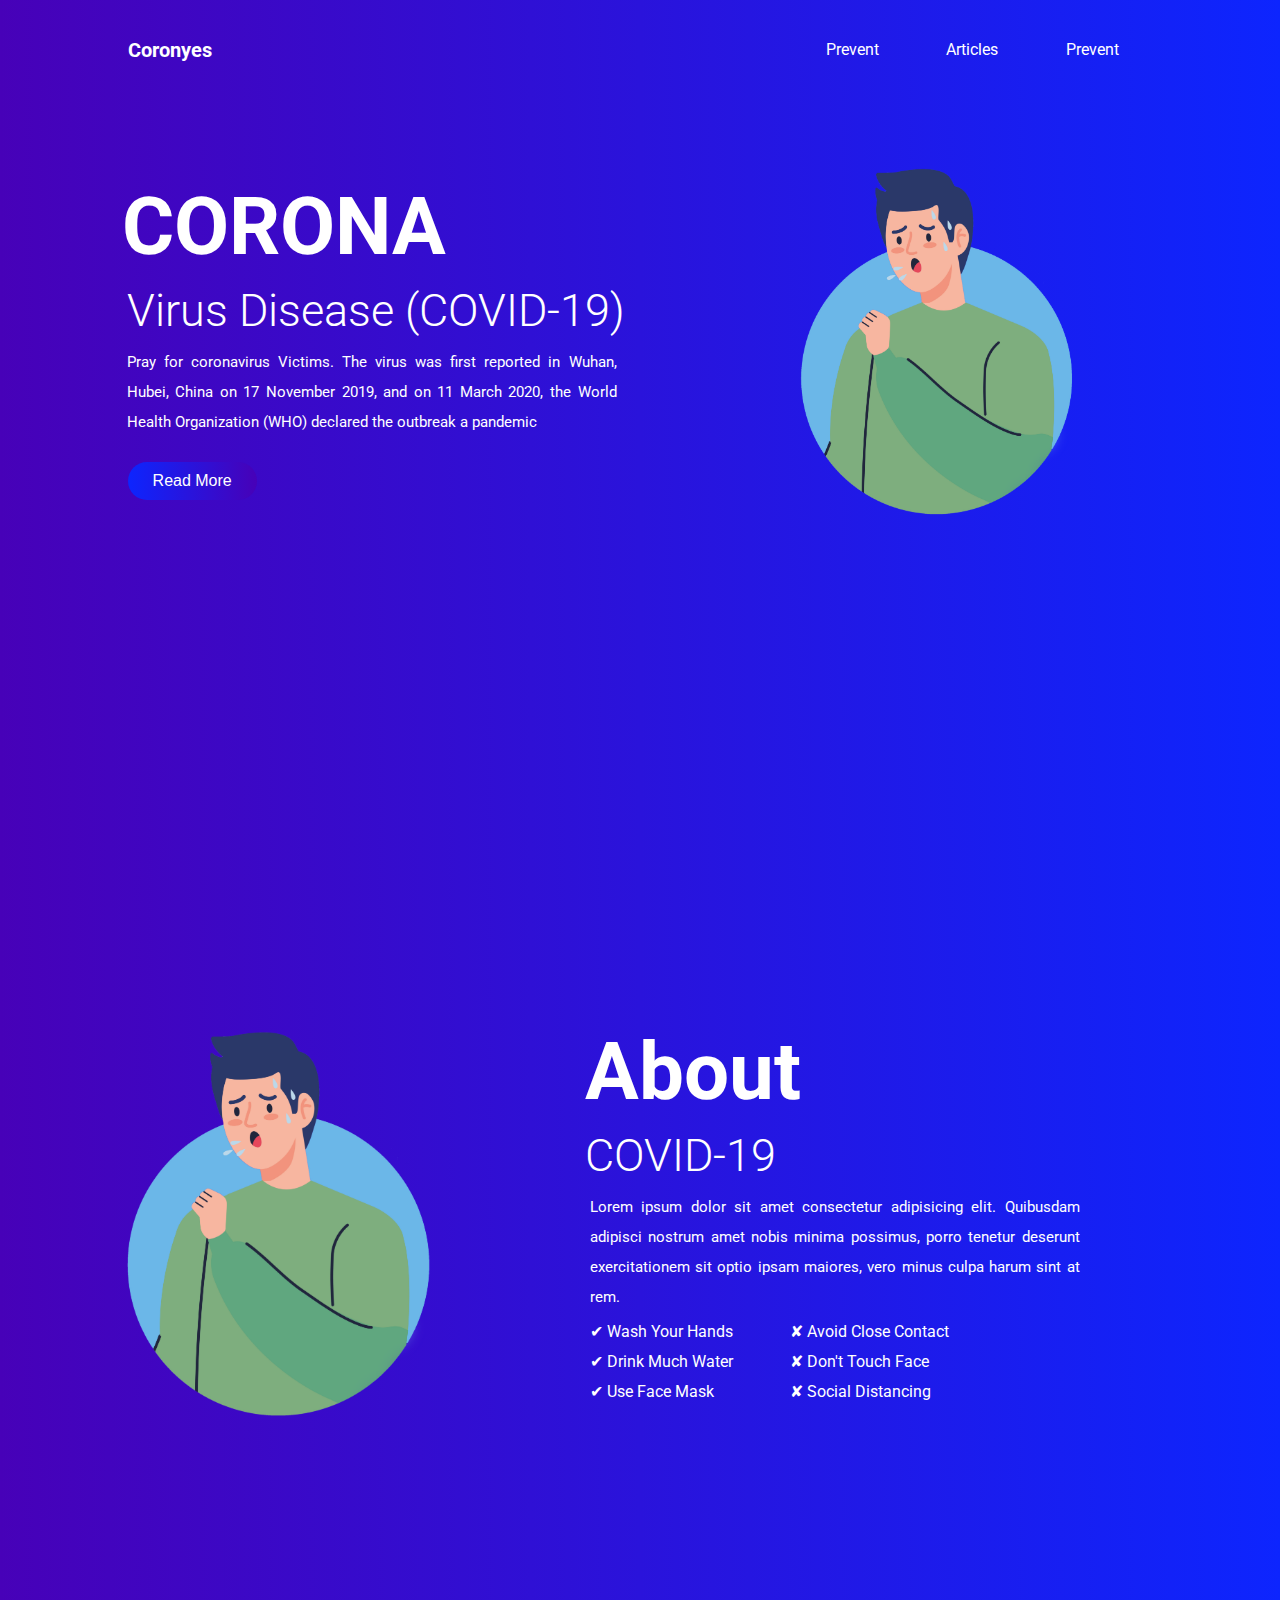
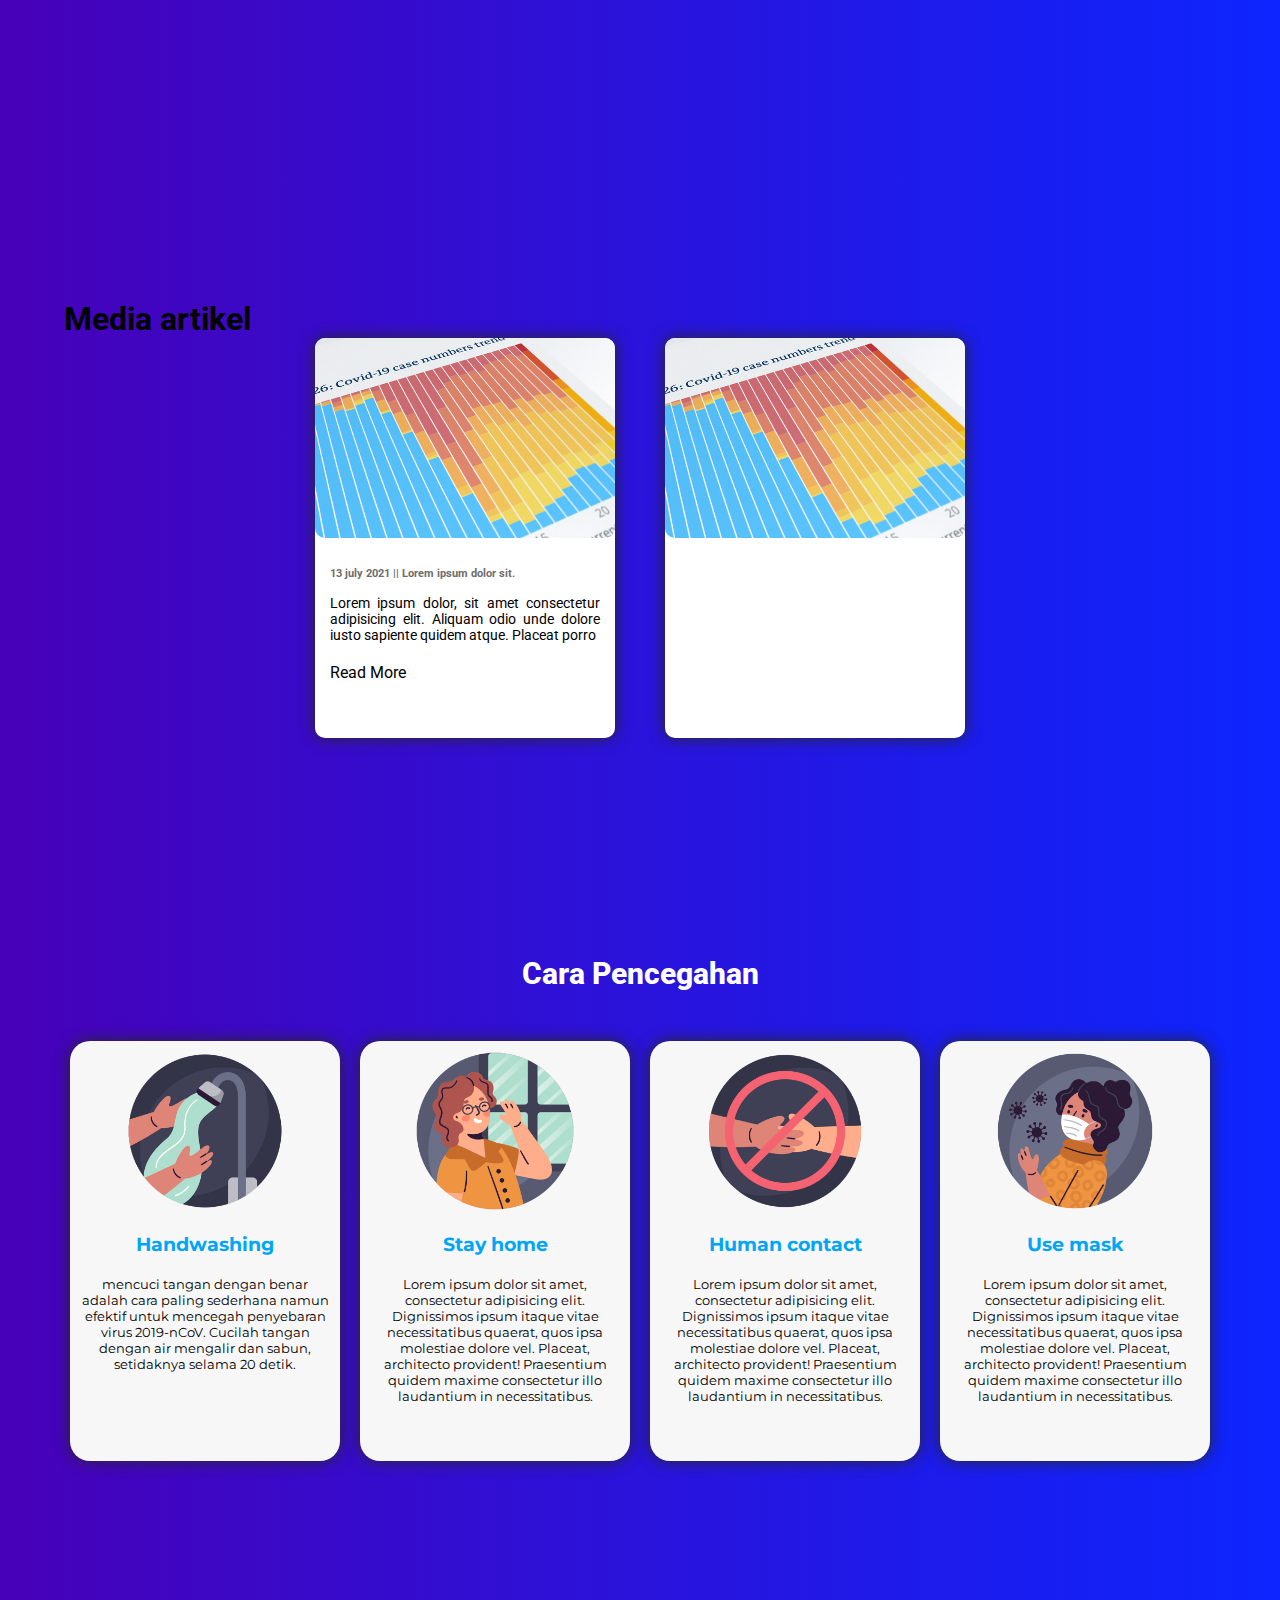
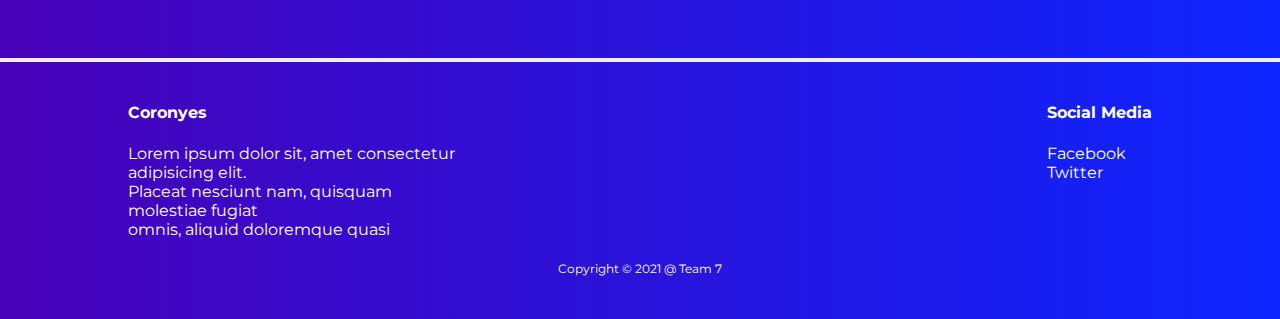
==== commit 798d5f63: "ref: admin" ====
--- a/index.html
+++ b/index.html
@@ -61,7 +61,7 @@
 
   <div class="about">
     <div class="about-us">
-      <img src="/img/covid1.png" alt="covid" class="img-covid1">
+      <img src="covid.png" alt="covid" class="img-covid">
 
       <div class="about-content">
         <h1>About</h1>
@@ -93,6 +93,11 @@
       <div class="box1">
         <div class="img">
           <img src="./img/prevent1.png" alt="">
+          <h6>13 july 2021 || Lorem ipsum dolor sit.</h6>
+          <p>Lorem ipsum dolor, sit amet consectetur adipisicing elit. Aliquam odio unde dolore iusto sapiente quidem
+            atque. Placeat porro </p>
+
+          <a href="">Read More</a>
         </div>
       </div>
       <div class="box1">
@@ -155,57 +160,6 @@
         </div>
       </div>
     </div>
-  </section>
-
-  <section id="tentang-kami">
-    <h1>ABOUT US</h1>
-  <div class="about-us">
-    <div class="card">
-			<div class="face face1">
-				<div class="content">
-					<img src="">
-					<h2>Akwan</h2>
-				</div>
-			</div>
-			<div class="face face2">
-				<div class="content">
-					<p>Akwan Maroso</p>
-          <p>F55119044</p>
-				</div>
-			</div>
-		</div>
-
-		<div class="card">
-			<div class="face face1">
-				<div class="content">
-					<img src="">
-					<h2>Naufal</h2>
-				</div>
-			</div>
-			<div class="face face2">
-				<div class="content">
-					<p>Muh Naufal Daffa Ulhaq</p>
-          <p>F55119065</p>
-				</div>
-			</div>
-		</div>
-
-		<div class="card">
-			<div class="face face1">
-				<div class="content">
-					<img src="">
-					<h2>Vicky</h2>
-				</div>
-			</div>
-			<div class="face face2">
-				<div class="content">
-					<p>Vicky Herdiansyah Adri</p>
-          <p>F55119069</p>
-				</div>
-			</div>
-		</div>
-
-  </div>
   </section>
 
   <!-- <section id="contact-us">
--- a/style.css
+++ b/style.css
@@ -9,7 +9,7 @@
     Ubuntu, Cantarell, "Open Sans", "Helvetica Neue", sans-serif;
   background-image: linear-gradient(to right, #4701b8, #0d25fe);
   background-repeat: no-repeat;
-  background-size: 100%;
+  background-size:100%;
 }
 
 p,
@@ -159,7 +159,7 @@
 .img-covid1 {
   width: 50%;
   padding: 50px 0;
-  margin-left: -50px;
+ margin-left: -50px;
 }
 
 .about .about-content {
@@ -201,26 +201,57 @@
 }
 
 /* artikel-list */
-#artikel-list {
+#artikel-list{
   width: 90%;
   margin: auto;
-}
-#artikel-list .box1 .img img {
-  width: 250px;
+  margin-bottom: 20px;
+}
+#artikel-list .box1 .img img{
+  width:300px ;
   height: 200px;
-}
-#artikel-list .box1 {
-  width: 250px;
+  border-radius: 10px;
+}
+#artikel-list .box1{
+  width:300px ;
   height: 400px;
   background-color: #ffffff;
   margin: 0 25px;
-}
-
-#artikel-list .inti {
+  border-radius: 10px;
+  box-shadow: 0px 0px 15px rgb(41, 40, 40);
+  transition-duration: 0.4s;
+}
+
+#artikel-list .box1:hover{
+  margin-top: 20px;
+  border-bottom: 5px solid red;
+}
+
+#artikel-list .box1 .img h6{
+  color: rgb(110, 108, 108);
+  padding-left: 15px;
+}
+
+#artikel-list .box1 .img p{
+  font-size: 14px;
+  padding: 0 15px;
+  text-align: justify;
+  margin-top: -10px;
+}
+
+#artikel-list .inti{
   display: flex;
   justify-content: center;
   flex-wrap: wrap;
 }
+
+#artikel-list .box1 .img a{
+  color: black;
+  padding: 0 15px;
+  display: inline-block;
+  margin-top: 20px;
+  text-align: right;
+}
+
 
 /* prevent */
 #prevent {
@@ -234,6 +265,7 @@
   width: 80px;
   height: 80px;
 }
+
 
 #prevent .box {
   display: flex;
@@ -327,106 +359,6 @@
   justify-content: space-between;
 }
 
-/* About Us */
-#tentang-kami {
-  width: 90%;
-  margin: auto;
-  height: 100vh;
-}
-
-#tentang-kami h1 {
-  font-size: 50px;
-  text-align: center;
-  padding: 20px;
-  color: #eee;
-  font-family: "Montserrat", sans-serif;
-}
-
-#tentang-kami .about-us {
-  display: flex;
-  justify-content: space-around;
-}
-
-#tentang-kami .about-us .card .face {
-  width: 300px;
-  height: 200px;
-  transition: 0.5s;
-  border-radius: 7px;
-}
-
-#tentang-kami .about-us .card .face.face1 {
-  position: relative;
-  background: #eee;
-  display: flex;
-  justify-content: center;
-  align-items: center;
-  z-index: 1;
-  transform: translateY(100px);
-}
-
-#tentang-kami .about-us .card:hover .face.face1 {
-  background-image: linear-gradient(to right, #51ff00, #c0f500);
-  transform: translateY(0);
-}
-
-#tentang-kami .about-us .card .face.face1 .content {
-  transition: 0.5s;
-}
-
-#tentang-kami .about-us .card:hover .face.face1 .content {
-  opacity: 1;
-}
-
-#tentang-kami .about-us .card .face.face1 .content img {
-  max-width: 100px;
-}
-
-#tentang-kami .about-us .card .face.face1 .content h2 {
-  margin: 10px 0 0;
-  padding: 0;
-  color: black;
-  text-align: center;
-  font-weight: 400;
-  font-family: "Montserrat", sans-serif;
-}
-
-#tentang-kami .about-us .card .face.face2 {
-  position: relative;
-  background: #fff;
-  display: flex;
-  justify-content: center;
-  align-items: center;
-  padding: 20px;
-  box-sizing: border-box;
-  box-shadow: 0 20px 50px rgba(0, 0, 0, 0.8);
-  transform: translateY(-100px);
-}
-
-#tentang-kami .about-us .card:hover .face.face2 {
-  transform: translateY(0);
-}
-
-#tentang-kami .about-us .card .face.face2 .content p {
-  font-family: "Montserrat", sans-serif;
-  text-align: center;
-  line-height: 25px;
-}
-
-#tentang-kami .about-us .card .face.face2 .content a {
-  margin: 15px 0 0;
-  display: inline-block;
-  text-decoration: none;
-  font-weight: 900;
-  color: #333;
-  padding: 5px;
-  border: 1px solid #333;
-}
-
-#tentang-kami .about-us .card .face.face2 .content a:hover {
-  background: #333;
-  color: #fff;
-}
-
 /* Footer */
 footer {
   margin: auto;
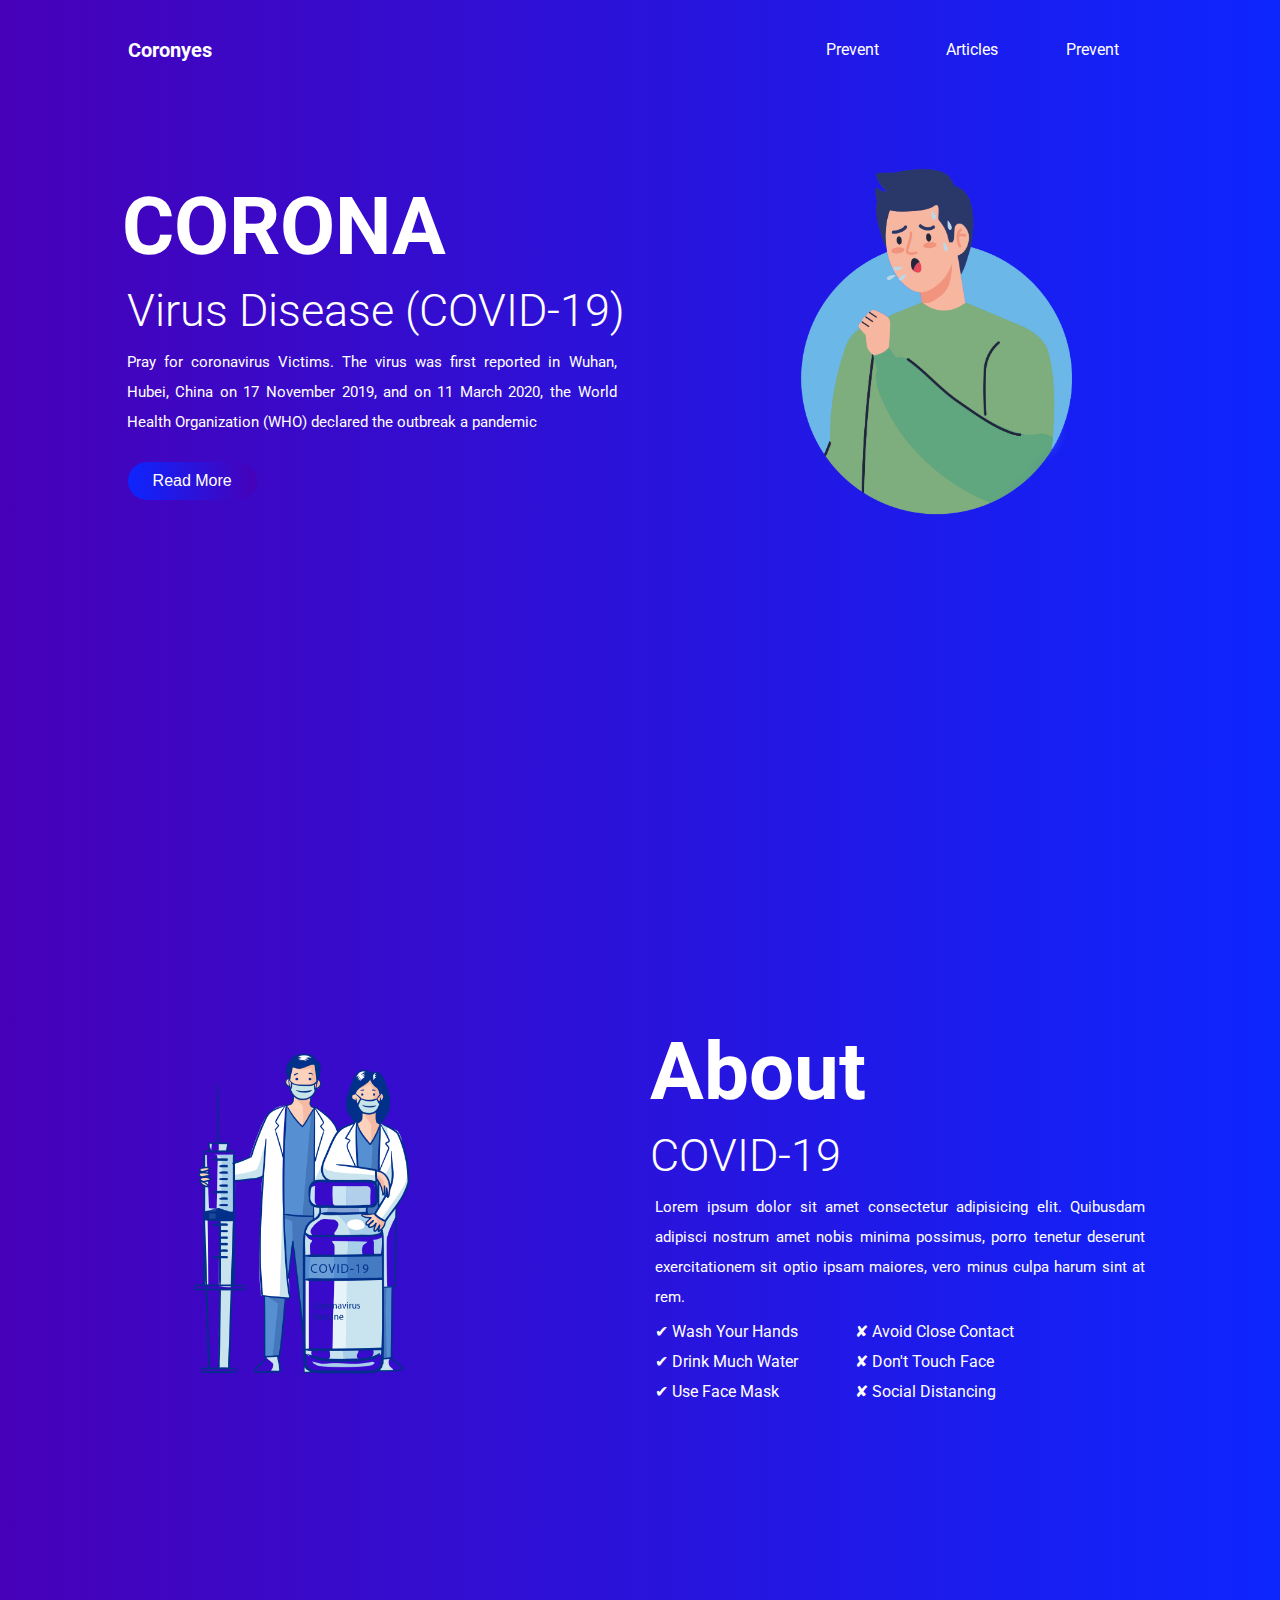
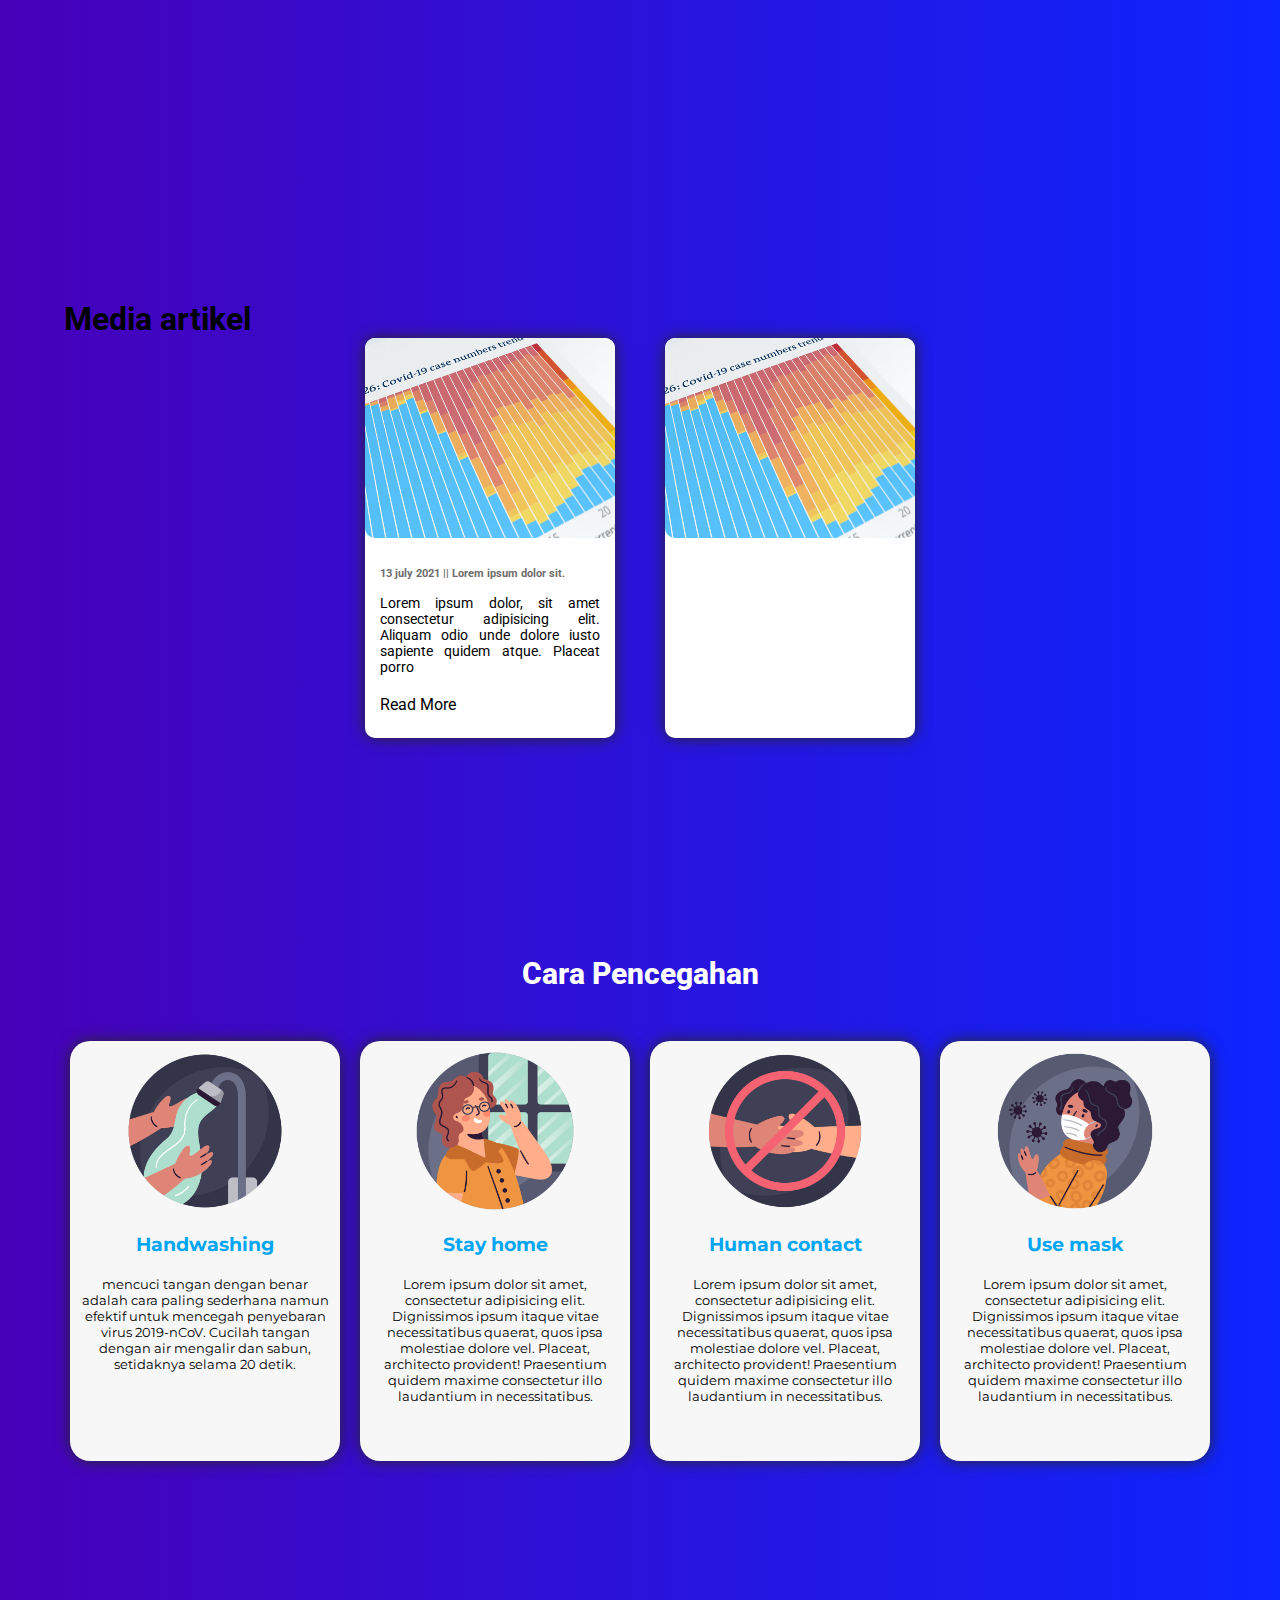
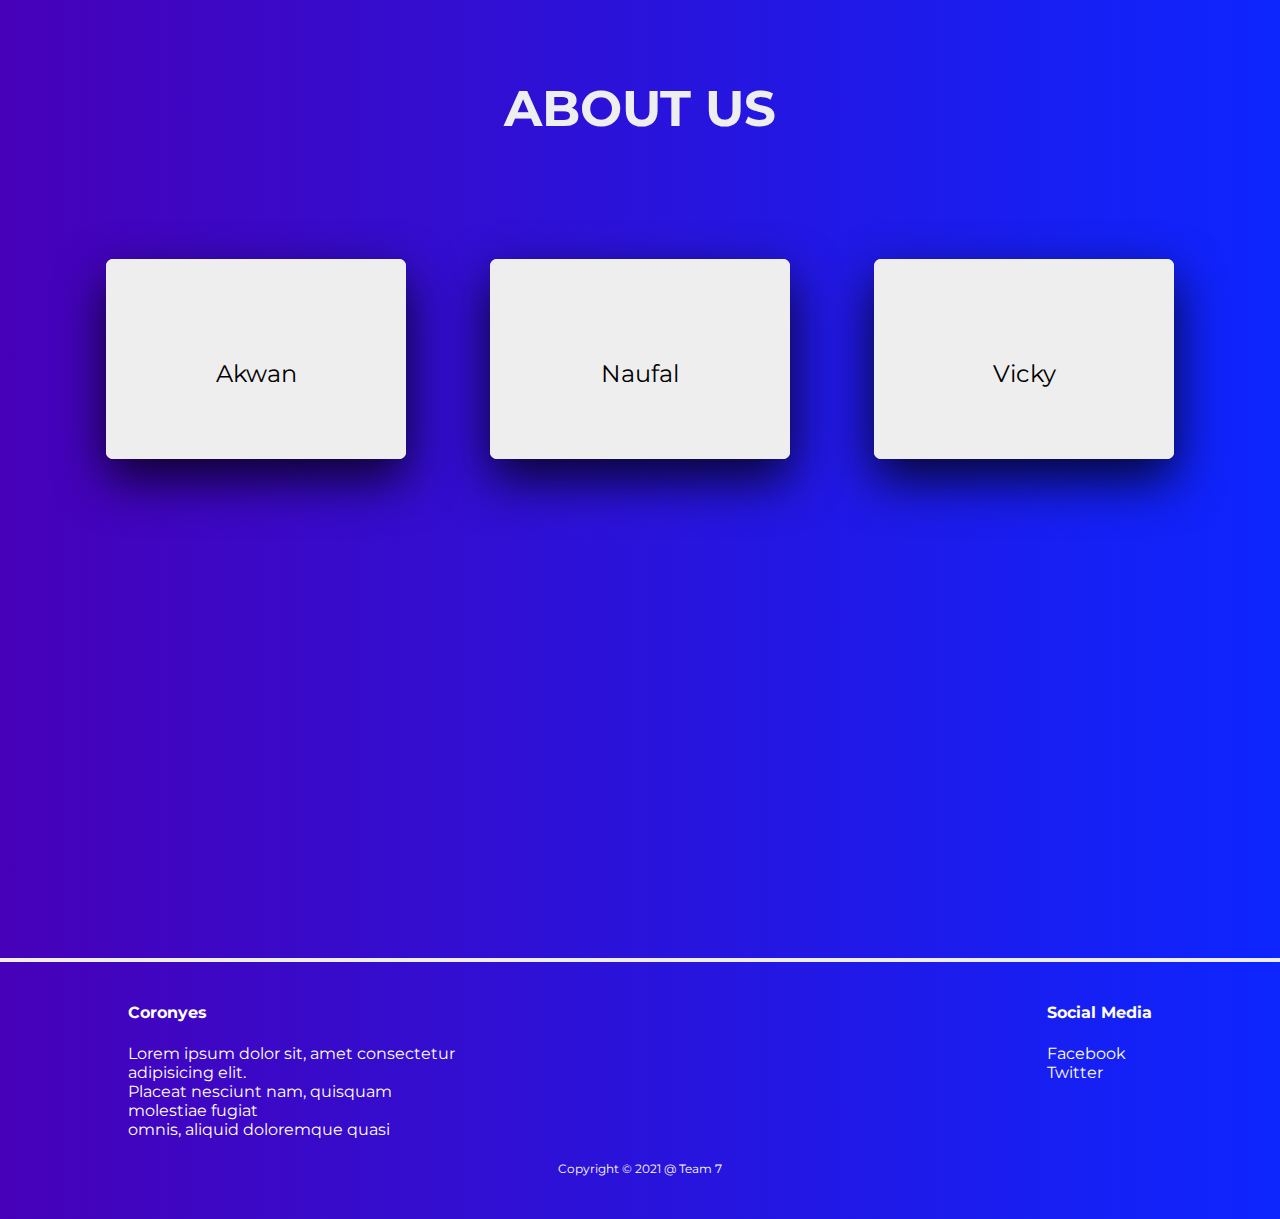
==== commit c05cbfa6: "merge" ====
--- a/index.html
+++ b/index.html
@@ -61,7 +61,7 @@
 
   <div class="about">
     <div class="about-us">
-      <img src="covid.png" alt="covid" class="img-covid">
+      <img src="/img/covid1.png" alt="covid" class="img-covid1">
 
       <div class="about-content">
         <h1>About</h1>
@@ -160,6 +160,57 @@
         </div>
       </div>
     </div>
+  </section>
+
+  <section id="tentang-kami">
+    <h1>ABOUT US</h1>
+  <div class="about-us">
+    <div class="card">
+			<div class="face face1">
+				<div class="content">
+					<img src="">
+					<h2>Akwan</h2>
+				</div>
+			</div>
+			<div class="face face2">
+				<div class="content">
+					<p>Akwan Maroso</p>
+          <p>F55119044</p>
+				</div>
+			</div>
+		</div>
+
+		<div class="card">
+			<div class="face face1">
+				<div class="content">
+					<img src="">
+					<h2>Naufal</h2>
+				</div>
+			</div>
+			<div class="face face2">
+				<div class="content">
+					<p>Muh Naufal Daffa Ulhaq</p>
+          <p>F55119065</p>
+				</div>
+			</div>
+		</div>
+
+		<div class="card">
+			<div class="face face1">
+				<div class="content">
+					<img src="">
+					<h2>Vicky</h2>
+				</div>
+			</div>
+			<div class="face face2">
+				<div class="content">
+					<p>Vicky Herdiansyah Adri</p>
+          <p>F55119069</p>
+				</div>
+			</div>
+		</div>
+
+  </div>
   </section>
 
   <!-- <section id="contact-us">
--- a/style.css
+++ b/style.css
@@ -9,7 +9,7 @@
     Ubuntu, Cantarell, "Open Sans", "Helvetica Neue", sans-serif;
   background-image: linear-gradient(to right, #4701b8, #0d25fe);
   background-repeat: no-repeat;
-  background-size:100%;
+  background-size: 100%;
 }
 
 p,
@@ -159,7 +159,7 @@
 .img-covid1 {
   width: 50%;
   padding: 50px 0;
- margin-left: -50px;
+  margin-left: -50px;
 }
 
 .about .about-content {
@@ -201,18 +201,18 @@
 }
 
 /* artikel-list */
-#artikel-list{
+#artikel-list {
   width: 90%;
   margin: auto;
   margin-bottom: 20px;
 }
-#artikel-list .box1 .img img{
-  width:300px ;
+#artikel-list .box1 .img img {
+  width: 250px;
   height: 200px;
   border-radius: 10px;
 }
-#artikel-list .box1{
-  width:300px ;
+#artikel-list .box1 {
+  width: 250px;
   height: 400px;
   background-color: #ffffff;
   margin: 0 25px;
@@ -238,7 +238,7 @@
   margin-top: -10px;
 }
 
-#artikel-list .inti{
+#artikel-list .inti {
   display: flex;
   justify-content: center;
   flex-wrap: wrap;
@@ -265,7 +265,6 @@
   width: 80px;
   height: 80px;
 }
-
 
 #prevent .box {
   display: flex;
@@ -359,6 +358,106 @@
   justify-content: space-between;
 }
 
+/* About Us */
+#tentang-kami {
+  width: 90%;
+  margin: auto;
+  height: 100vh;
+}
+
+#tentang-kami h1 {
+  font-size: 50px;
+  text-align: center;
+  padding: 20px;
+  color: #eee;
+  font-family: "Montserrat", sans-serif;
+}
+
+#tentang-kami .about-us {
+  display: flex;
+  justify-content: space-around;
+}
+
+#tentang-kami .about-us .card .face {
+  width: 300px;
+  height: 200px;
+  transition: 0.5s;
+  border-radius: 7px;
+}
+
+#tentang-kami .about-us .card .face.face1 {
+  position: relative;
+  background: #eee;
+  display: flex;
+  justify-content: center;
+  align-items: center;
+  z-index: 1;
+  transform: translateY(100px);
+}
+
+#tentang-kami .about-us .card:hover .face.face1 {
+  background-image: linear-gradient(to right, #51ff00, #c0f500);
+  transform: translateY(0);
+}
+
+#tentang-kami .about-us .card .face.face1 .content {
+  transition: 0.5s;
+}
+
+#tentang-kami .about-us .card:hover .face.face1 .content {
+  opacity: 1;
+}
+
+#tentang-kami .about-us .card .face.face1 .content img {
+  max-width: 100px;
+}
+
+#tentang-kami .about-us .card .face.face1 .content h2 {
+  margin: 10px 0 0;
+  padding: 0;
+  color: black;
+  text-align: center;
+  font-weight: 400;
+  font-family: "Montserrat", sans-serif;
+}
+
+#tentang-kami .about-us .card .face.face2 {
+  position: relative;
+  background: #fff;
+  display: flex;
+  justify-content: center;
+  align-items: center;
+  padding: 20px;
+  box-sizing: border-box;
+  box-shadow: 0 20px 50px rgba(0, 0, 0, 0.8);
+  transform: translateY(-100px);
+}
+
+#tentang-kami .about-us .card:hover .face.face2 {
+  transform: translateY(0);
+}
+
+#tentang-kami .about-us .card .face.face2 .content p {
+  font-family: "Montserrat", sans-serif;
+  text-align: center;
+  line-height: 25px;
+}
+
+#tentang-kami .about-us .card .face.face2 .content a {
+  margin: 15px 0 0;
+  display: inline-block;
+  text-decoration: none;
+  font-weight: 900;
+  color: #333;
+  padding: 5px;
+  border: 1px solid #333;
+}
+
+#tentang-kami .about-us .card .face.face2 .content a:hover {
+  background: #333;
+  color: #fff;
+}
+
 /* Footer */
 footer {
   margin: auto;
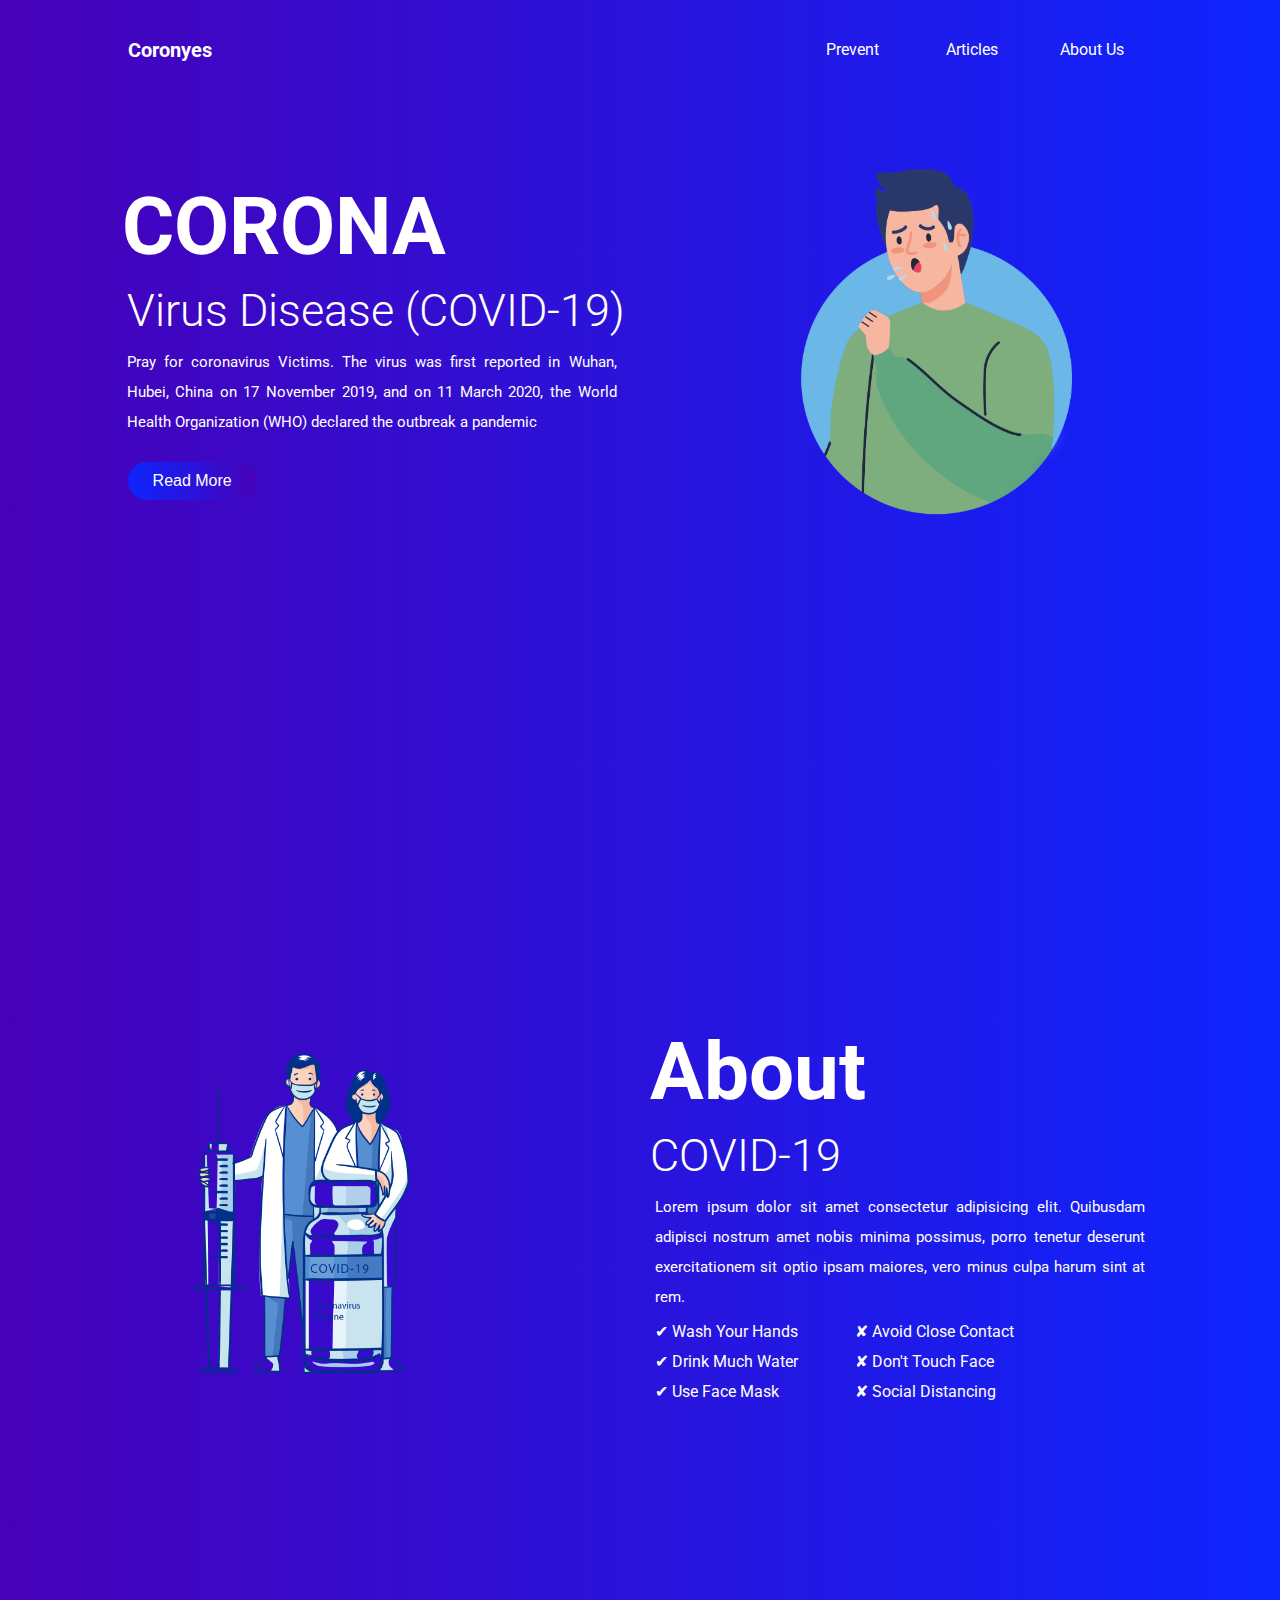
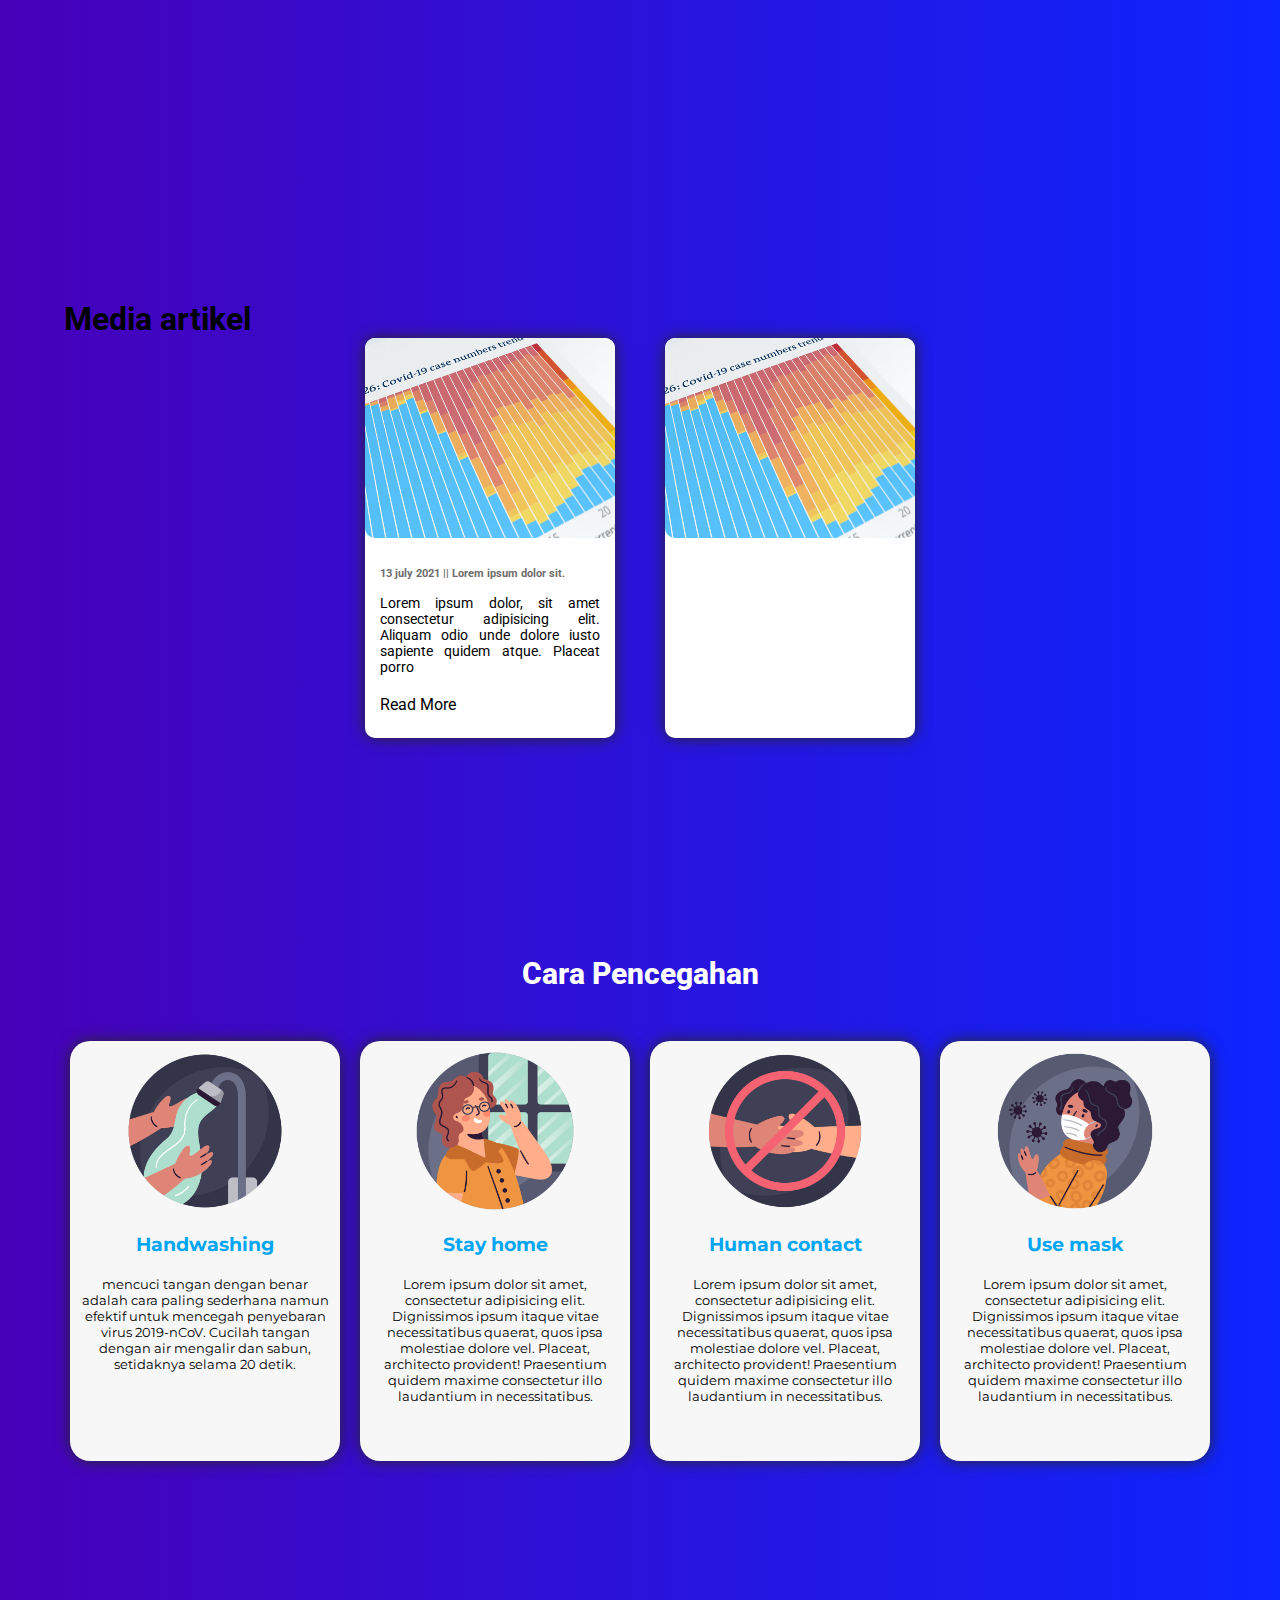
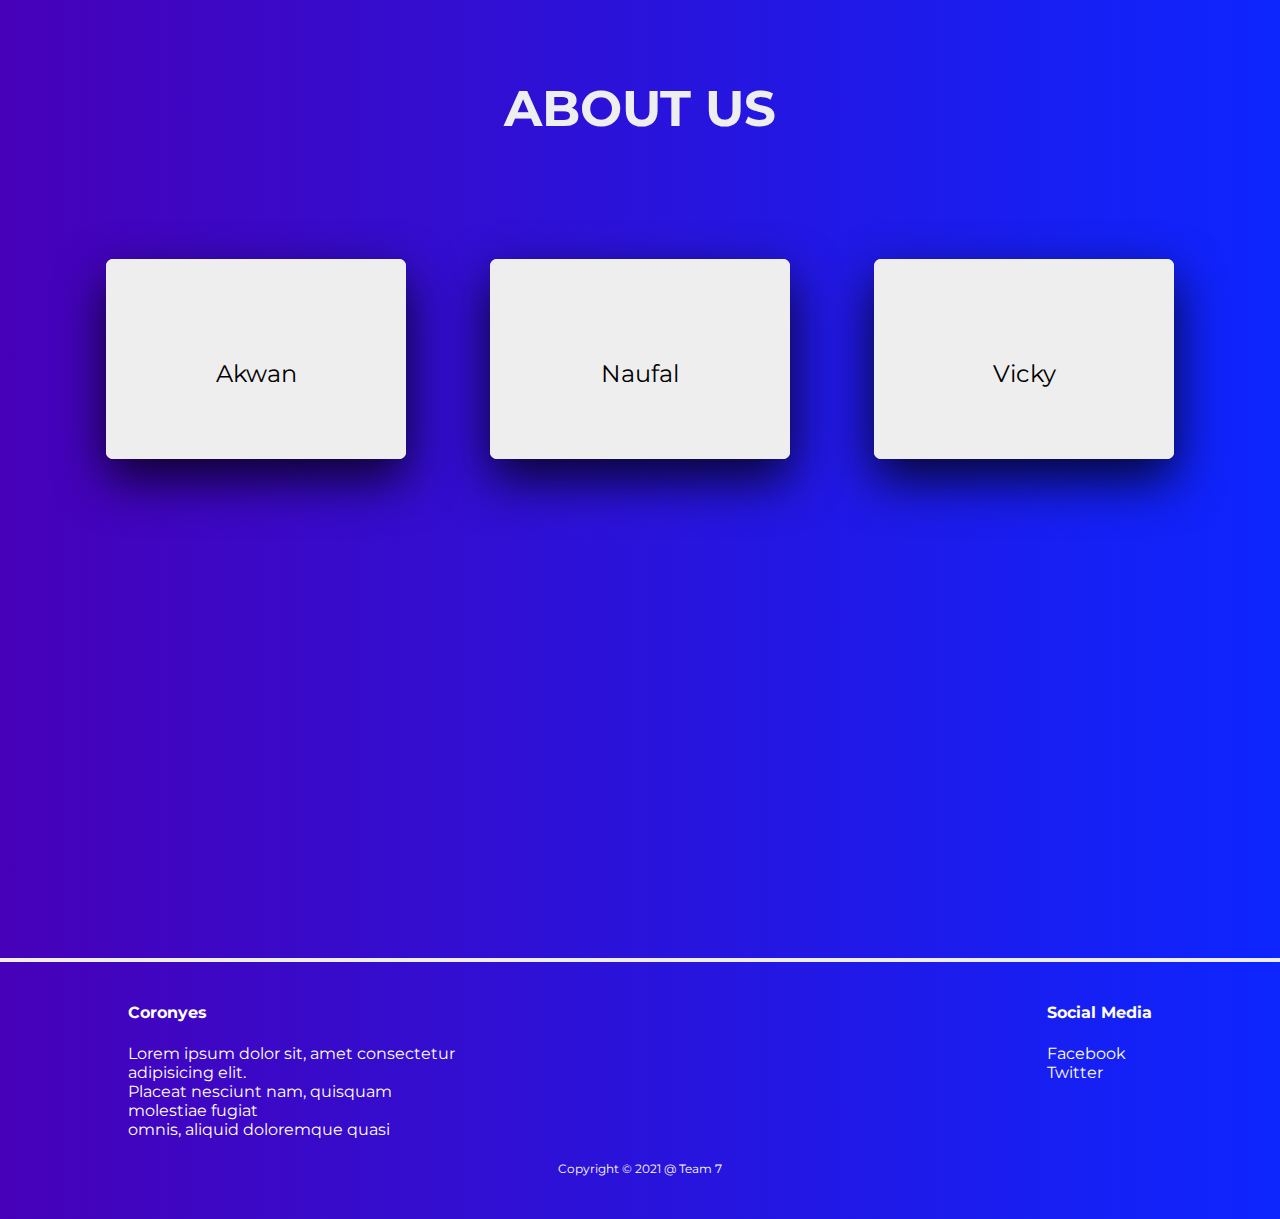
==== commit aff822e8: "add route id" ====
--- a/index.html
+++ b/index.html
@@ -36,7 +36,7 @@
           <a href="#artikel-list">Articles </a>
         </li>
         <li>
-          <a href="#prevent">Prevent </a>
+          <a href="#tentang-kami">About Us </a>
         </li>
       </ul>
     </div>
@@ -164,53 +164,53 @@
 
   <section id="tentang-kami">
     <h1>ABOUT US</h1>
-  <div class="about-us">
-    <div class="card">
-			<div class="face face1">
-				<div class="content">
-					<img src="">
-					<h2>Akwan</h2>
-				</div>
-			</div>
-			<div class="face face2">
-				<div class="content">
-					<p>Akwan Maroso</p>
-          <p>F55119044</p>
-				</div>
-			</div>
-		</div>
-
-		<div class="card">
-			<div class="face face1">
-				<div class="content">
-					<img src="">
-					<h2>Naufal</h2>
-				</div>
-			</div>
-			<div class="face face2">
-				<div class="content">
-					<p>Muh Naufal Daffa Ulhaq</p>
-          <p>F55119065</p>
-				</div>
-			</div>
-		</div>
-
-		<div class="card">
-			<div class="face face1">
-				<div class="content">
-					<img src="">
-					<h2>Vicky</h2>
-				</div>
-			</div>
-			<div class="face face2">
-				<div class="content">
-					<p>Vicky Herdiansyah Adri</p>
-          <p>F55119069</p>
-				</div>
-			</div>
-		</div>
-
-  </div>
+    <div class="about-us">
+      <div class="card">
+        <div class="face face1">
+          <div class="content">
+            <img src="">
+            <h2>Akwan</h2>
+          </div>
+        </div>
+        <div class="face face2">
+          <div class="content">
+            <p>Akwan Maroso</p>
+            <p>F55119044</p>
+          </div>
+        </div>
+      </div>
+
+      <div class="card">
+        <div class="face face1">
+          <div class="content">
+            <img src="">
+            <h2>Naufal</h2>
+          </div>
+        </div>
+        <div class="face face2">
+          <div class="content">
+            <p>Muh Naufal Daffa Ulhaq</p>
+            <p>F55119065</p>
+          </div>
+        </div>
+      </div>
+
+      <div class="card">
+        <div class="face face1">
+          <div class="content">
+            <img src="">
+            <h2>Vicky</h2>
+          </div>
+        </div>
+        <div class="face face2">
+          <div class="content">
+            <p>Vicky Herdiansyah Adri</p>
+            <p>F55119069</p>
+          </div>
+        </div>
+      </div>
+
+    </div>
   </section>
 
   <!-- <section id="contact-us">
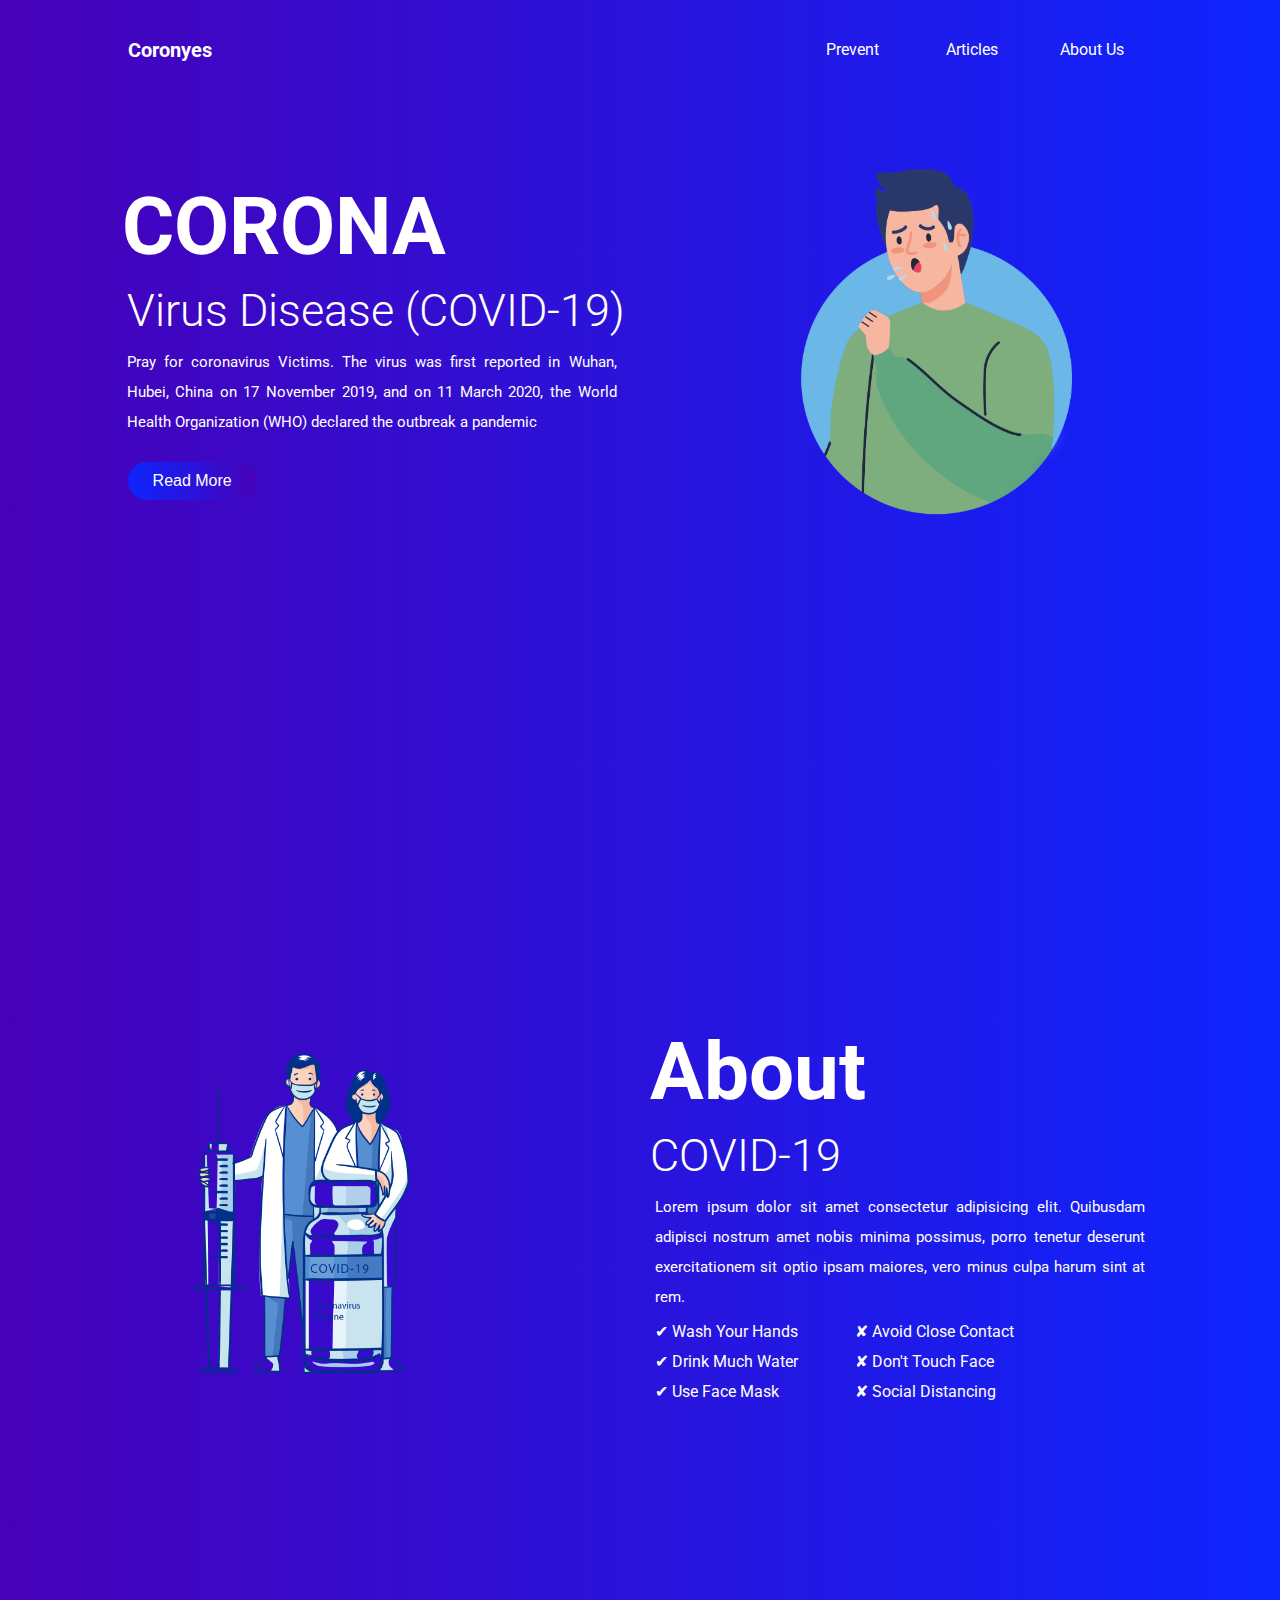
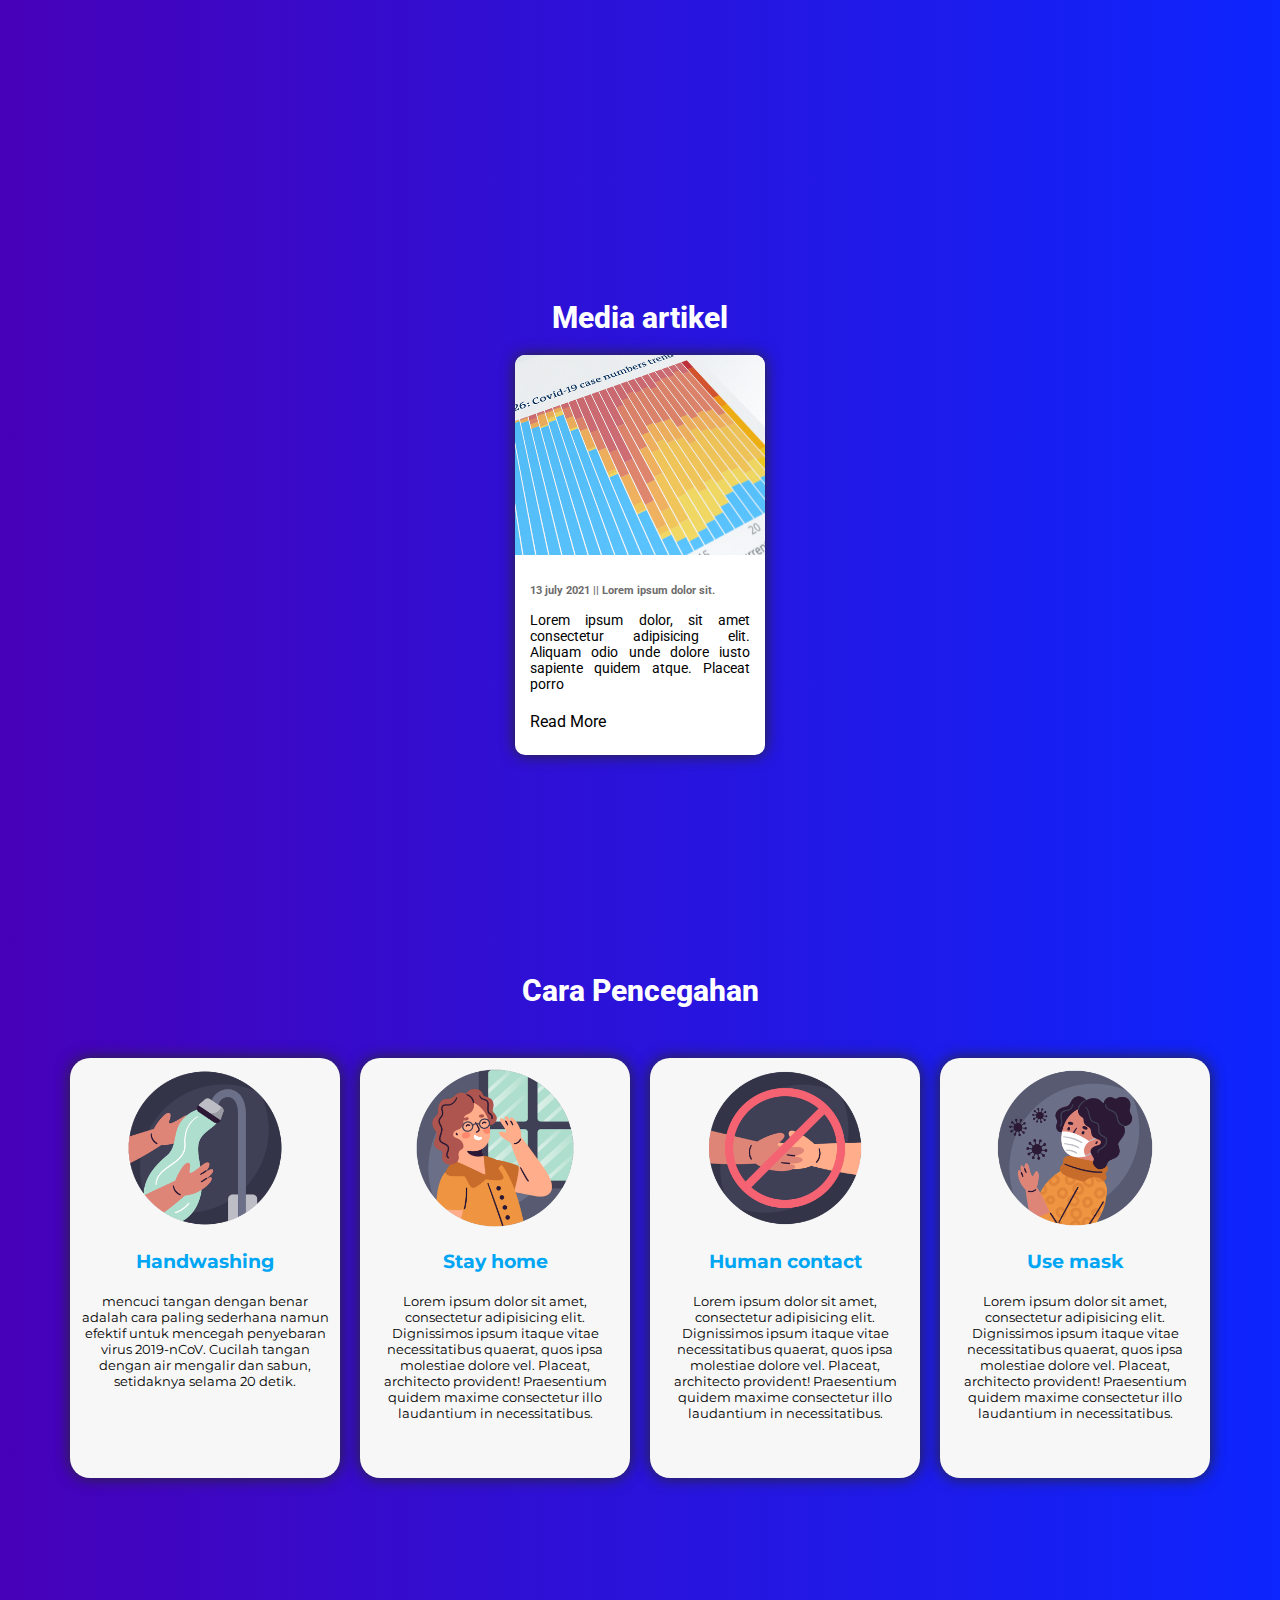
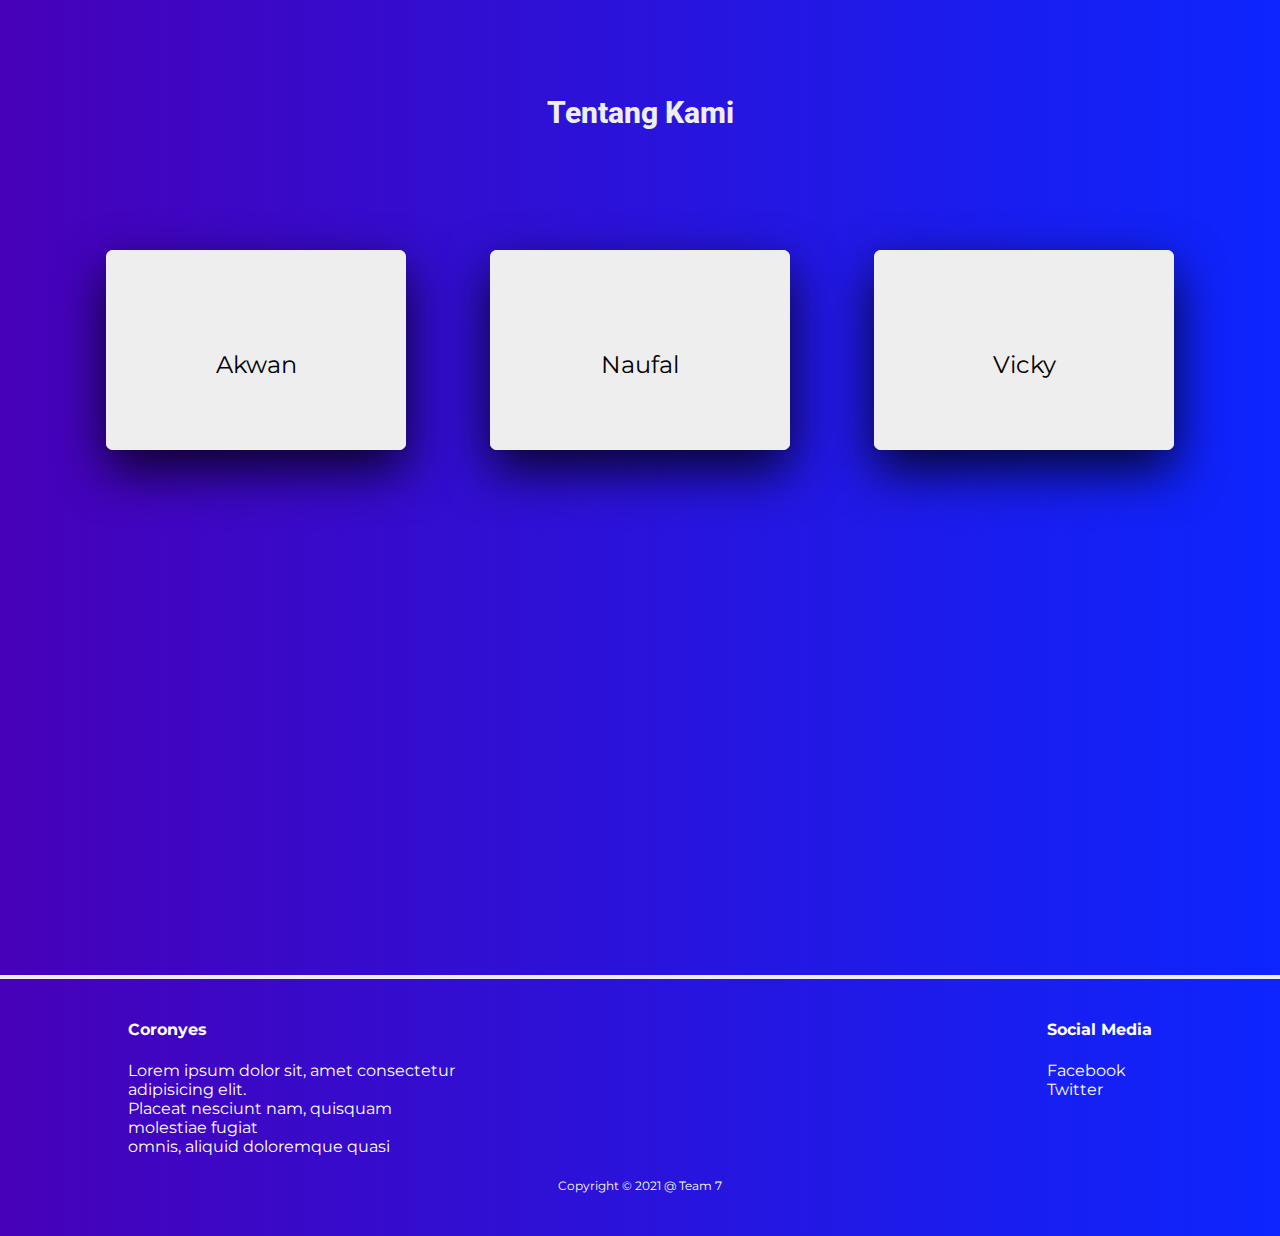
==== commit 56d63256: "ref" ====
--- a/index.html
+++ b/index.html
@@ -88,7 +88,8 @@
   </div>
 
   <section id="artikel-list">
-    <h1>Media artikel</h1>
+    <h1 class="rubik">Media artikel</h1>
+
     <div class="inti">
       <div class="box1">
         <div class="img">
@@ -100,11 +101,6 @@
           <a href="">Read More</a>
         </div>
       </div>
-      <div class="box1">
-        <div class="img">
-          <img src="./img/prevent1.png" alt="">
-        </div>
-      </div>
     </div>
   </section>
 
@@ -163,7 +159,7 @@
   </section>
 
   <section id="tentang-kami">
-    <h1>ABOUT US</h1>
+    <h1 class="rubik">Tentang Kami</h1>
     <div class="about-us">
       <div class="card">
         <div class="face face1">
@@ -212,21 +208,6 @@
 
     </div>
   </section>
-
-  <!-- <section id="contact-us">
-      <div>
-        <h2>Contact Us</h2>
-        <form>
-          <div class="input-details">
-            <input type="text" placeholder="Nama..." />
-            <input type="text" placeholder="Email" />
-          </div>
-          <div>
-            <textarea name="" id="" cols="30" rows="10"></textarea>
-          </div>
-        </form>
-      </div>
-    </section> -->
 
   <footer class="roboto">
     <div class="info">
--- a/style.css
+++ b/style.css
@@ -206,11 +206,18 @@
   margin: auto;
   margin-bottom: 20px;
 }
+#artikel-list h1 {
+  text-align: center;
+  margin-bottom: 20px;
+  color: white;
+  font-size: 30px;
+}
 #artikel-list .box1 .img img {
   width: 250px;
   height: 200px;
-  border-radius: 10px;
-}
+  border-radius: 10px 10px 0 0;
+}
+
 #artikel-list .box1 {
   width: 250px;
   height: 400px;
@@ -221,17 +228,17 @@
   transition-duration: 0.4s;
 }
 
-#artikel-list .box1:hover{
+#artikel-list .box1:hover {
   margin-top: 20px;
   border-bottom: 5px solid red;
 }
 
-#artikel-list .box1 .img h6{
+#artikel-list .box1 .img h6 {
   color: rgb(110, 108, 108);
   padding-left: 15px;
 }
 
-#artikel-list .box1 .img p{
+#artikel-list .box1 .img p {
   font-size: 14px;
   padding: 0 15px;
   text-align: justify;
@@ -244,14 +251,13 @@
   flex-wrap: wrap;
 }
 
-#artikel-list .box1 .img a{
+#artikel-list .box1 .img a {
   color: black;
   padding: 0 15px;
   display: inline-block;
   margin-top: 20px;
   text-align: right;
 }
-
 
 /* prevent */
 #prevent {
@@ -366,11 +372,10 @@
 }
 
 #tentang-kami h1 {
-  font-size: 50px;
+  font-size: 30px;
   text-align: center;
   padding: 20px;
   color: #eee;
-  font-family: "Montserrat", sans-serif;
 }
 
 #tentang-kami .about-us {
